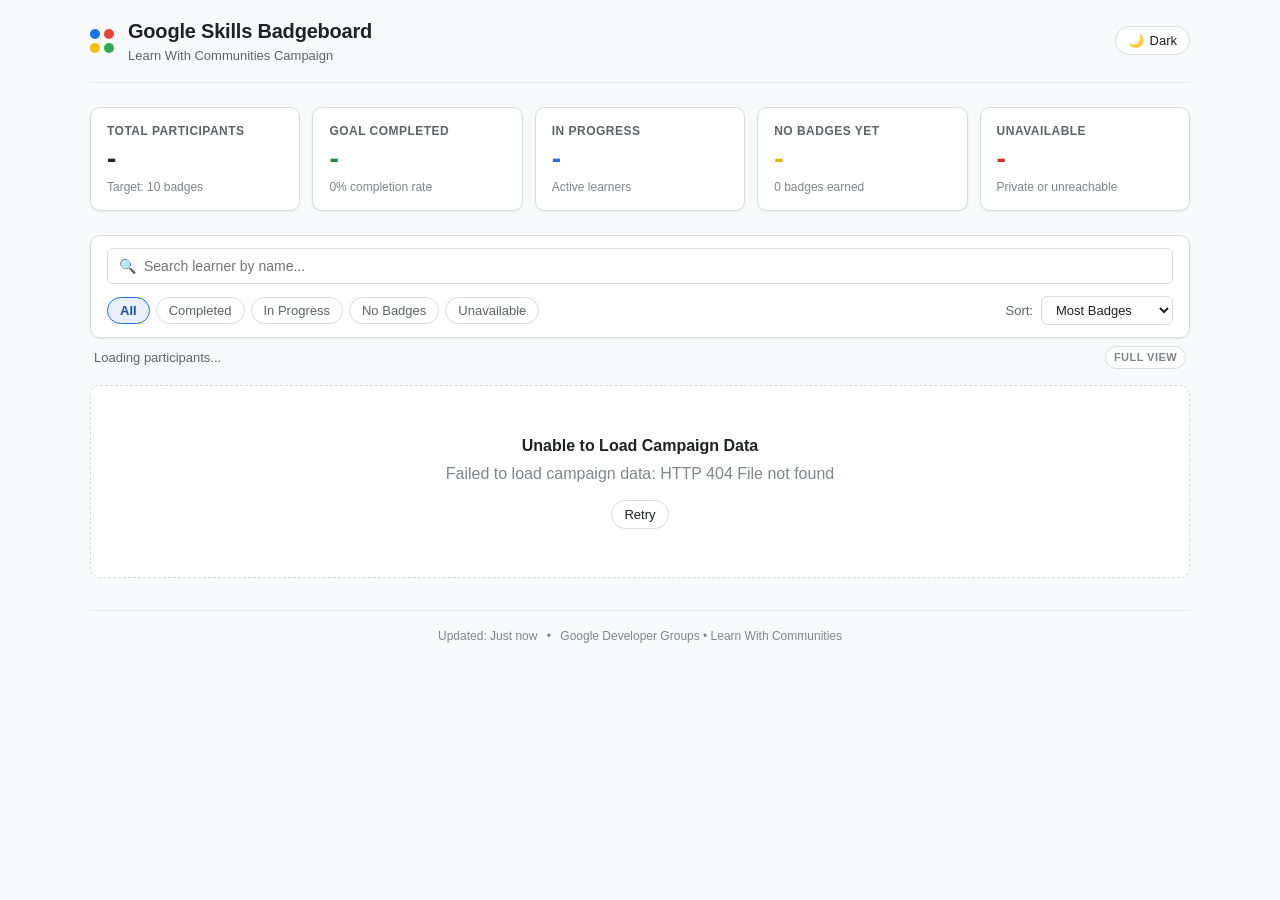
==== docs/index.html @ c4deeed0 "feat(dashboard): add responsive static web dashboard in docs/ with CSP and two-tier support" ====
<!DOCTYPE html>
<html lang="en">
<head>
  <meta charset="UTF-8">
  <meta name="viewport" content="width=device-width, initial-scale=1.0">
  <meta http-equiv="Content-Security-Policy" content="default-src 'self'; script-src 'self'; style-src 'self'; img-src 'self' data:;">
  <meta name="description" content="Google Skills Badgeboard - Real-time campaign tracking dashboard for Google Developer Groups.">
  <title>Google Skills Badgeboard | GDG Campaign Tracker</title>
  <link rel="stylesheet" href="style.css">
</head>
<body>
  <div class="app-container">
    <header class="app-header">
      <div class="header-content">
        <div class="brand">
          <div class="brand-logo" aria-hidden="true">
            <span class="logo-dot dot-blue"></span>
            <span class="logo-dot dot-red"></span>
            <span class="logo-dot dot-yellow"></span>
            <span class="logo-dot dot-green"></span>
          </div>
          <div class="brand-text">
            <h1 class="brand-title">Google Skills Badgeboard</h1>
            <p class="brand-subtitle">Learn With Communities Campaign</p>
          </div>
        </div>
        <div class="header-actions">
          <button id="themeToggle" class="btn-theme-toggle" type="button" aria-label="Toggle dark/light theme">
            <span class="theme-icon" id="themeIcon" aria-hidden="true">🌙</span>
            <span class="theme-text" id="themeLabel">Dark</span>
          </button>
        </div>
      </div>
    </header>

    <main class="main-content">
      <!-- Summary / KPI Cards -->
      <section class="kpi-section" aria-label="Campaign Overview">
        <div class="kpi-grid">
          <div class="kpi-card">
            <span class="kpi-label">Total Participants</span>
            <span class="kpi-value" id="kpiTotal">-</span>
            <span class="kpi-subtext" id="kpiGoalSubtext">Target: 10 badges</span>
          </div>
          <div class="kpi-card kpi-complete">
            <span class="kpi-label">Goal Completed</span>
            <span class="kpi-value" id="kpiComplete">-</span>
            <span class="kpi-subtext" id="kpiCompletePct">0% completion rate</span>
          </div>
          <div class="kpi-card kpi-progress">
            <span class="kpi-label">In Progress</span>
            <span class="kpi-value" id="kpiInProgress">-</span>
            <span class="kpi-subtext">Active learners</span>
          </div>
          <div class="kpi-card kpi-nobadges">
            <span class="kpi-label">No Badges Yet</span>
            <span class="kpi-value" id="kpiNoBadges">-</span>
            <span class="kpi-subtext">0 badges earned</span>
          </div>
          <div class="kpi-card kpi-unavailable">
            <span class="kpi-label">Unavailable</span>
            <span class="kpi-value" id="kpiUnavailable">-</span>
            <span class="kpi-subtext">Private or unreachable</span>
          </div>
        </div>
      </section>

      <!-- Search, Filter & Controls Toolbar -->
      <section class="toolbar-section" aria-label="Filter and Search Controls">
        <div class="toolbar-wrapper">
          <div class="search-box">
            <span class="search-icon" aria-hidden="true">🔍</span>
            <input type="text" id="searchInput" class="search-input" placeholder="Search learner by name..." aria-label="Search learner by name">
            <button type="button" id="searchClear" class="btn-clear-search hidden" aria-label="Clear search">✕</button>
          </div>

          <div class="filters-row">
            <div class="status-filters" id="statusFilterGroup" role="radiogroup" aria-label="Filter by status">
              <button type="button" class="filter-pill active" data-status="all" role="radio" aria-checked="true">All</button>
              <button type="button" class="filter-pill" data-status="complete" role="radio" aria-checked="false">Completed</button>
              <button type="button" class="filter-pill" data-status="in_progress" role="radio" aria-checked="false">In Progress</button>
              <button type="button" class="filter-pill" data-status="no_badges" role="radio" aria-checked="false">No Badges</button>
              <button type="button" class="filter-pill" data-status="unavailable" role="radio" aria-checked="false">Unavailable</button>
            </div>

            <div class="sort-control">
              <label for="sortSelect" class="sort-label">Sort:</label>
              <select id="sortSelect" class="sort-select" aria-label="Sort participants">
                <option value="badges-desc">Most Badges</option>
                <option value="badges-asc">Least Badges</option>
                <option value="name-asc">Name (A–Z)</option>
                <option value="date-desc">Recently Active</option>
              </select>
            </div>
          </div>
        </div>

        <div class="results-meta">
          <span id="resultsCount" class="results-count">Loading participants...</span>
          <span id="tierBadge" class="tier-indicator">Full View</span>
        </div>
      </section>

      <!-- Main Results Table / Card List -->
      <section class="results-section" aria-label="Participants Progress List">
        <div id="resultsContainer" class="results-container">
          <!-- Dynamically populated via textContent in app.js -->
        </div>
      </section>
    </main>

    <footer class="app-footer">
      <div class="footer-content">
        <p class="footer-text">
          <span id="lastUpdated">Updated: Just now</span>
          <span class="footer-dot">•</span>
          <span>Google Developer Groups • Learn With Communities</span>
        </p>
      </div>
    </footer>
  </div>

  <script src="app.js"></script>
</body>
</html>
---- docs/style.css ----
/* ==========================================================================
   Google Skills Badgeboard Design System
   Modern, responsive, accessible, zero-dependency CSS
   ========================================================================== */

:root {
  /* Color Palette - Light Theme Default */
  --bg-app: #f8f9fa;
  --bg-card: #ffffff;
  --bg-card-hover: #f1f3f4;
  --bg-input: #ffffff;
  --border-color: #dadce0;
  --border-subtle: #e8eaed;

  --text-primary: #202124;
  --text-secondary: #5f6368;
  --text-muted: #80868b;

  /* Google GDG Brand Accents */
  --color-blue: #1a73e8;
  --color-blue-bg: #e8f0fe;
  --color-blue-text: #174ea6;

  --color-green: #1e8e3e;
  --color-green-bg: #e6f4ea;
  --color-green-text: #137333;

  --color-yellow: #f9ab00;
  --color-yellow-bg: #fef7e0;
  --color-yellow-text: #b06000;

  --color-red: #d93025;
  --color-red-bg: #fce8e6;
  --color-red-text: #c5221f;

  --progress-bg: #e8eaed;
  --progress-fill: #1a73e8;
  --progress-complete: #1e8e3e;

  /* Elevation & Shadows */
  --shadow-sm: 0 1px 2px 0 rgba(60, 64, 67, 0.08);
  --shadow-md: 0 1px 3px 0 rgba(60, 64, 67, 0.15), 0 4px 8px 3px rgba(60, 64, 67, 0.05);

  --radius-sm: 6px;
  --radius-md: 10px;
  --radius-lg: 16px;
  --radius-pill: 9999px;

  --transition-fast: 150ms cubic-bezier(0.4, 0, 0.2, 1);
  --transition-normal: 250ms cubic-bezier(0.4, 0, 0.2, 1);
}

/* Explicit Dark Theme and System Preference */
@media (prefers-color-scheme: dark) {
  :root:not([data-theme="light"]) {
    --bg-app: #121316;
    --bg-card: #1e1f23;
    --bg-card-hover: #282a2e;
    --bg-input: #24262b;
    --border-color: #33363d;
    --border-subtle: #2a2c32;

    --text-primary: #e8eaed;
    --text-secondary: #9aa0a6;
    --text-muted: #6e737a;

    --color-blue: #8ab4f8;
    --color-blue-bg: rgba(138, 180, 248, 0.15);
    --color-blue-text: #aecbfa;

    --color-green: #81c995;
    --color-green-bg: rgba(129, 201, 149, 0.15);
    --color-green-text: #a8dab5;

    --color-yellow: #fdd663;
    --color-yellow-bg: rgba(253, 214, 99, 0.15);
    --color-yellow-text: #feefc3;

    --color-red: #f28b82;
    --color-red-bg: rgba(242, 139, 130, 0.15);
    --color-red-text: #f6aea9;

    --progress-bg: #2a2c32;
    --progress-fill: #8ab4f8;
    --progress-complete: #81c995;

    --shadow-sm: 0 1px 2px 0 rgba(0, 0, 0, 0.3);
    --shadow-md: 0 4px 12px 0 rgba(0, 0, 0, 0.4);
  }
}

html[data-theme="dark"] {
  --bg-app: #121316;
  --bg-card: #1e1f23;
  --bg-card-hover: #282a2e;
  --bg-input: #24262b;
  --border-color: #33363d;
  --border-subtle: #2a2c32;

  --text-primary: #e8eaed;
  --text-secondary: #9aa0a6;
  --text-muted: #6e737a;

  --color-blue: #8ab4f8;
  --color-blue-bg: rgba(138, 180, 248, 0.15);
  --color-blue-text: #aecbfa;

  --color-green: #81c995;
  --color-green-bg: rgba(129, 201, 149, 0.15);
  --color-green-text: #a8dab5;

  --color-yellow: #fdd663;
  --color-yellow-bg: rgba(253, 214, 99, 0.15);
  --color-yellow-text: #feefc3;

  --color-red: #f28b82;
  --color-red-bg: rgba(242, 139, 130, 0.15);
  --color-red-text: #f6aea9;

  --progress-bg: #2a2c32;
  --progress-fill: #8ab4f8;
  --progress-complete: #81c995;

  --shadow-sm: 0 1px 2px 0 rgba(0, 0, 0, 0.3);
  --shadow-md: 0 4px 12px 0 rgba(0, 0, 0, 0.4);
}

/* ==========================================================================
   Base & Reset
   ========================================================================== */

*, *::before, *::after {
  box-sizing: border-box;
  margin: 0;
  padding: 0;
}

body {
  font-family: -apple-system, BlinkMacSystemFont, "Segoe UI", Roboto, Helvetica, Arial, sans-serif;
  background-color: var(--bg-app);
  color: var(--text-primary);
  line-height: 1.5;
  -webkit-font-smoothing: antialiased;
  -moz-osx-font-smoothing: grayscale;
  min-height: 100vh;
  display: flex;
  flex-direction: column;
}

.app-container {
  width: 100%;
  max-width: 1140px;
  margin: 0 auto;
  padding: 16px 20px 40px;
  display: flex;
  flex-direction: column;
  flex: 1;
}

/* ==========================================================================
   Header & Brand
   ========================================================================== */

.app-header {
  margin-bottom: 24px;
  padding-bottom: 16px;
  border-bottom: 1px solid var(--border-subtle);
}

.header-content {
  display: flex;
  justify-content: space-between;
  align-items: center;
  gap: 16px;
}

.brand {
  display: flex;
  align-items: center;
  gap: 14px;
}

.brand-logo {
  display: grid;
  grid-template-columns: repeat(2, 10px);
  gap: 4px;
}

.logo-dot {
  width: 10px;
  height: 10px;
  border-radius: 50%;
}

.dot-blue { background-color: #1a73e8; }
.dot-red { background-color: #ea4335; }
.dot-yellow { background-color: #fbbc04; }
.dot-green { background-color: #34a853; }

.brand-title {
  font-size: 1.25rem;
  font-weight: 700;
  color: var(--text-primary);
  letter-spacing: -0.01em;
}

.brand-subtitle {
  font-size: 0.8125rem;
  color: var(--text-secondary);
}

.btn-theme-toggle {
  display: inline-flex;
  align-items: center;
  gap: 6px;
  background-color: var(--bg-card);
  border: 1px solid var(--border-color);
  color: var(--text-primary);
  padding: 6px 12px;
  border-radius: var(--radius-pill);
  font-size: 0.8125rem;
  font-weight: 500;
  cursor: pointer;
  transition: background-color var(--transition-fast), border-color var(--transition-fast);
}

.btn-theme-toggle:hover {
  background-color: var(--bg-card-hover);
}

/* ==========================================================================
   KPI Cards Section
   ========================================================================== */

.kpi-section {
  margin-bottom: 24px;
}

.kpi-grid {
  display: grid;
  grid-template-columns: repeat(auto-fit, minmax(170px, 1fr));
  gap: 12px;
}

.kpi-card {
  background-color: var(--bg-card);
  border: 1px solid var(--border-color);
  border-radius: var(--radius-md);
  padding: 14px 16px;
  display: flex;
  flex-direction: column;
  box-shadow: var(--shadow-sm);
  transition: transform var(--transition-fast), box-shadow var(--transition-fast);
}

.kpi-card:hover {
  transform: translateY(-2px);
  box-shadow: var(--shadow-md);
}

.kpi-label {
  font-size: 0.75rem;
  font-weight: 600;
  text-transform: uppercase;
  letter-spacing: 0.04em;
  color: var(--text-secondary);
  margin-bottom: 4px;
}

.kpi-value {
  font-size: 1.75rem;
  font-weight: 700;
  color: var(--text-primary);
  line-height: 1.1;
  margin-bottom: 4px;
}

.kpi-subtext {
  font-size: 0.75rem;
  color: var(--text-muted);
}

.kpi-complete .kpi-value { color: var(--color-green); }
.kpi-progress .kpi-value { color: var(--color-blue); }
.kpi-nobadges .kpi-value { color: var(--color-yellow); }
.kpi-unavailable .kpi-value { color: var(--color-red); }

/* ==========================================================================
   Toolbar: Search, Filters & Controls
   ========================================================================== */

.toolbar-section {
  margin-bottom: 16px;
}

.toolbar-wrapper {
  background-color: var(--bg-card);
  border: 1px solid var(--border-color);
  border-radius: var(--radius-md);
  padding: 12px 16px;
  display: flex;
  flex-direction: column;
  gap: 12px;
  box-shadow: var(--shadow-sm);
}

.search-box {
  position: relative;
  display: flex;
  align-items: center;
  width: 100%;
}

.search-icon {
  position: absolute;
  left: 12px;
  font-size: 0.875rem;
  color: var(--text-muted);
  pointer-events: none;
}

.search-input {
  width: 100%;
  padding: 9px 36px 9px 36px;
  background-color: var(--bg-input);
  border: 1px solid var(--border-color);
  border-radius: var(--radius-sm);
  font-size: 0.875rem;
  color: var(--text-primary);
  outline: none;
  transition: border-color var(--transition-fast), box-shadow var(--transition-fast);
}

.search-input:focus {
  border-color: var(--color-blue);
  box-shadow: 0 0 0 3px rgba(26, 115, 232, 0.15);
}

.btn-clear-search {
  position: absolute;
  right: 10px;
  background: none;
  border: none;
  color: var(--text-muted);
  cursor: pointer;
  padding: 4px;
  font-size: 0.875rem;
  line-height: 1;
}

.btn-clear-search:hover {
  color: var(--text-primary);
}

.filters-row {
  display: flex;
  justify-content: space-between;
  align-items: center;
  flex-wrap: wrap;
  gap: 12px;
}

.status-filters {
  display: flex;
  align-items: center;
  flex-wrap: wrap;
  gap: 6px;
}

.filter-pill {
  background-color: transparent;
  border: 1px solid var(--border-color);
  color: var(--text-secondary);
  padding: 5px 12px;
  border-radius: var(--radius-pill);
  font-size: 0.8125rem;
  font-weight: 500;
  cursor: pointer;
  transition: all var(--transition-fast);
}

.filter-pill:hover {
  background-color: var(--bg-card-hover);
  color: var(--text-primary);
}

.filter-pill.active {
  background-color: var(--color-blue-bg);
  border-color: var(--color-blue);
  color: var(--color-blue-text);
  font-weight: 600;
}

.sort-control {
  display: flex;
  align-items: center;
  gap: 8px;
}

.sort-label {
  font-size: 0.8125rem;
  font-weight: 500;
  color: var(--text-secondary);
}

.sort-select {
  padding: 5px 10px;
  background-color: var(--bg-input);
  border: 1px solid var(--border-color);
  border-radius: var(--radius-sm);
  color: var(--text-primary);
  font-size: 0.8125rem;
  font-weight: 500;
  outline: none;
  cursor: pointer;
}

.sort-select:focus {
  border-color: var(--color-blue);
}

.results-meta {
  display: flex;
  justify-content: space-between;
  align-items: center;
  padding: 8px 4px 0;
  font-size: 0.8125rem;
  color: var(--text-secondary);
}

.results-count {
  font-weight: 500;
}

.tier-indicator {
  display: inline-flex;
  align-items: center;
  padding: 2px 8px;
  border-radius: var(--radius-pill);
  font-size: 0.6875rem;
  font-weight: 600;
  text-transform: uppercase;
  letter-spacing: 0.04em;
  background-color: var(--bg-card);
  border: 1px solid var(--border-color);
  color: var(--text-muted);
}

/* ==========================================================================
   Main Results List / Cards
   ========================================================================== */

.results-section {
  flex: 1;
}

.results-container {
  display: flex;
  flex-direction: column;
  gap: 8px;
}

/* Individual Student Row Card */
.student-card {
  background-color: var(--bg-card);
  border: 1px solid var(--border-color);
  border-radius: var(--radius-md);
  box-shadow: var(--shadow-sm);
  transition: border-color var(--transition-fast), box-shadow var(--transition-fast);
  overflow: hidden;
}

.student-card:hover {
  border-color: var(--text-muted);
}

.card-main-row {
  display: grid;
  grid-template-columns: minmax(180px, 2fr) minmax(160px, 2.5fr) 110px 110px 40px;
  align-items: center;
  padding: 12px 16px;
  gap: 16px;
  cursor: pointer;
  user-select: none;
}

.card-main-row.non-expandable {
  cursor: default;
}

.student-info {
  display: flex;
  flex-direction: column;
  gap: 2px;
  min-width: 0;
}

.student-name {
  font-size: 0.9375rem;
  font-weight: 600;
  color: var(--text-primary);
  white-space: nowrap;
  overflow: hidden;
  text-overflow: ellipsis;
}

.student-subinfo {
  font-size: 0.75rem;
  color: var(--text-muted);
  white-space: nowrap;
  overflow: hidden;
  text-overflow: ellipsis;
}

/* Progress bar inside row */
.progress-container {
  display: flex;
  flex-direction: column;
  gap: 4px;
}

.progress-track {
  height: 8px;
  width: 100%;
  background-color: var(--progress-bg);
  border-radius: var(--radius-pill);
  overflow: hidden;
}

.progress-bar-fill {
  height: 100%;
  background-color: var(--progress-fill);
  border-radius: var(--radius-pill);
  transition: width var(--transition-normal);
}

.progress-bar-fill.fill-complete {
  background-color: var(--progress-complete);
}

.progress-text-row {
  display: flex;
  justify-content: space-between;
  font-size: 0.75rem;
  color: var(--text-secondary);
  font-weight: 500;
}

/* Status Pill */
.status-badge {
  display: inline-flex;
  align-items: center;
  justify-content: center;
  gap: 4px;
  padding: 4px 10px;
  border-radius: var(--radius-pill);
  font-size: 0.75rem;
  font-weight: 600;
  white-space: nowrap;
}

.badge-complete {
  background-color: var(--color-green-bg);
  color: var(--color-green-text);
  border: 1px solid rgba(30, 142, 62, 0.2);
}

.badge-in_progress {
  background-color: var(--color-blue-bg);
  color: var(--color-blue-text);
  border: 1px solid rgba(26, 115, 232, 0.2);
}

.badge-no_badges {
  background-color: var(--color-yellow-bg);
  color: var(--color-yellow-text);
  border: 1px solid rgba(249, 171, 0, 0.2);
}

.badge-unavailable {
  background-color: var(--color-red-bg);
  color: var(--color-red-text);
  border: 1px solid rgba(217, 48, 37, 0.2);
}

/* Date Cell */
.date-cell {
  font-size: 0.8125rem;
  color: var(--text-secondary);
  text-align: right;
  white-space: nowrap;
}

/* Accordion Expand Button */
.btn-expand {
  background: none;
  border: none;
  color: var(--text-muted);
  cursor: pointer;
  display: flex;
  align-items: center;
  justify-content: center;
  width: 32px;
  height: 32px;
  border-radius: var(--radius-sm);
  transition: all var(--transition-fast);
}

.btn-expand:hover {
  background-color: var(--bg-card-hover);
  color: var(--text-primary);
}

.chevron-icon {
  display: inline-block;
  transition: transform var(--transition-fast);
  font-size: 0.75rem;
}

.student-card.is-expanded .chevron-icon {
  transform: rotate(180deg);
}

.expand-placeholder {
  width: 32px;
  height: 32px;
  display: flex;
  align-items: center;
  justify-content: center;
  color: var(--text-muted);
  font-size: 0.75rem;
}

/* Accordion Drawer / Badge List */
.badge-drawer {
  display: none;
  padding: 0 16px 16px;
  border-top: 1px solid var(--border-subtle);
  background-color: var(--bg-card);
}

.student-card.is-expanded .badge-drawer {
  display: block;
}

.drawer-header {
  padding: 12px 0 8px;
  display: flex;
  justify-content: space-between;
  align-items: center;
  font-size: 0.75rem;
  font-weight: 600;
  text-transform: uppercase;
  letter-spacing: 0.04em;
  color: var(--text-muted);
}

.badge-list {
  display: grid;
  grid-template-columns: repeat(auto-fill, minmax(280px, 1fr));
  gap: 8px;
}

.badge-item {
  display: flex;
  justify-content: space-between;
  align-items: center;
  gap: 12px;
  padding: 8px 12px;
  background-color: var(--bg-app);
  border: 1px solid var(--border-subtle);
  border-radius: var(--radius-sm);
  font-size: 0.8125rem;
}

.badge-item-title {
  font-weight: 500;
  color: var(--text-primary);
  overflow: hidden;
  text-overflow: ellipsis;
  white-space: nowrap;
}

.badge-item-date {
  font-size: 0.75rem;
  color: var(--text-muted);
  white-space: nowrap;
}

/* Public Tier Notice */
.public-tier-notice {
  padding: 12px;
  background-color: var(--bg-app);
  border-radius: var(--radius-sm);
  border: 1px dashed var(--border-color);
  font-size: 0.8125rem;
  color: var(--text-muted);
  text-align: center;
}

/* Empty / Error States */
.empty-state {
  background-color: var(--bg-card);
  border: 1px dashed var(--border-color);
  border-radius: var(--radius-md);
  padding: 48px 20px;
  text-align: center;
  color: var(--text-muted);
}

.empty-state-title {
  font-size: 1rem;
  font-weight: 600;
  color: var(--text-primary);
  margin-bottom: 4px;
}

.hidden {
  display: none !important;
}

/* ==========================================================================
   Footer
   ========================================================================== */

.app-footer {
  margin-top: 32px;
  padding-top: 16px;
  border-top: 1px solid var(--border-subtle);
  text-align: center;
}

.footer-text {
  font-size: 0.75rem;
  color: var(--text-muted);
}

.footer-dot {
  margin: 0 6px;
}

/* ==========================================================================
   Mobile & Responsive Layout (Down to 360px)
   ========================================================================== */

@media (max-width: 768px) {
  .app-container {
    padding: 12px 14px 28px;
  }

  .kpi-grid {
    grid-template-columns: repeat(2, 1fr);
  }

  .card-main-row {
    grid-template-columns: 1fr;
    gap: 10px;
    padding: 12px 14px;
  }

  .date-cell {
    text-align: left;
    font-size: 0.75rem;
  }

  .btn-expand {
    align-self: flex-end;
  }
}

@media (max-width: 480px) {
  .header-content {
    flex-direction: column;
    align-items: flex-start;
    gap: 12px;
  }

  .header-actions {
    align-self: flex-end;
  }

  .brand-title {
    font-size: 1.125rem;
  }

  .kpi-grid {
    grid-template-columns: 1fr;
  }

  .filters-row {
    flex-direction: column;
    align-items: stretch;
  }

  .status-filters {
    overflow-x: auto;
    padding-bottom: 4px;
    flex-wrap: nowrap;
    -webkit-overflow-scrolling: touch;
  }

  .sort-control {
    justify-content: space-between;
  }

  .badge-list {
    grid-template-columns: 1fr;
  }
}
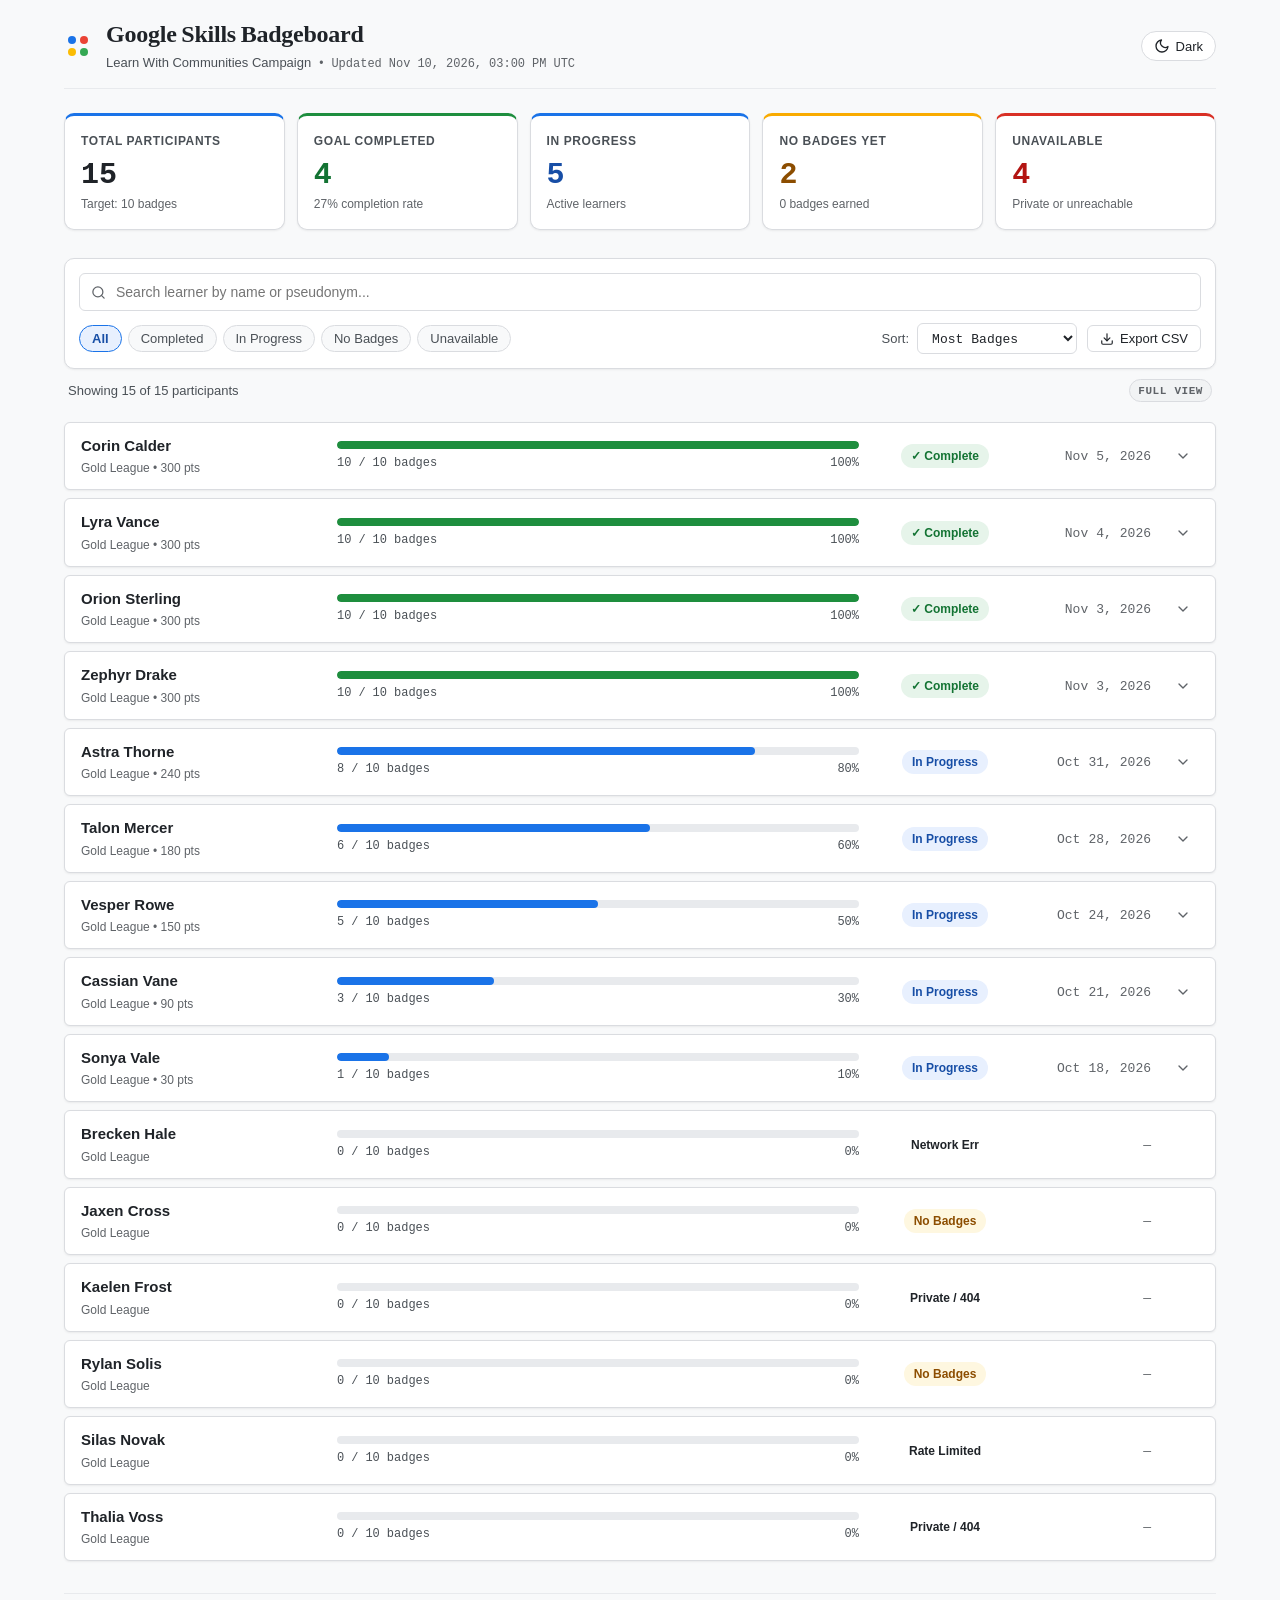
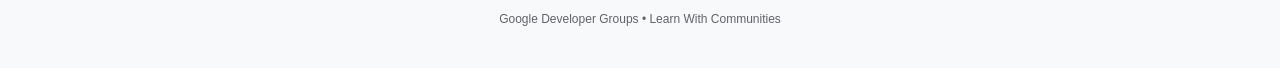
==== commit dfa7bf96: "feat(dashboard): polish Phase 5 dashboard, self-host fonts, HMAC salt pseudonyms, and audit accessib" ====
--- a/docs/index.html
+++ b/docs/index.html
@@ -3,7 +3,7 @@
 <head>
   <meta charset="UTF-8">
   <meta name="viewport" content="width=device-width, initial-scale=1.0">
-  <meta http-equiv="Content-Security-Policy" content="default-src 'self'; script-src 'self'; style-src 'self'; img-src 'self' data:;">
+  <meta http-equiv="Content-Security-Policy" content="default-src 'self'; script-src 'self'; style-src 'self'; img-src 'self' data:; connect-src 'self'; font-src 'self'; object-src 'none'; base-uri 'self';">
   <meta name="description" content="Google Skills Badgeboard - Real-time campaign tracking dashboard for Google Developer Groups.">
   <title>Google Skills Badgeboard | GDG Campaign Tracker</title>
   <link rel="stylesheet" href="style.css">
@@ -21,12 +21,20 @@
           </div>
           <div class="brand-text">
             <h1 class="brand-title">Google Skills Badgeboard</h1>
-            <p class="brand-subtitle">Learn With Communities Campaign</p>
+            <div class="brand-meta">
+              <span class="brand-subtitle">Learn With Communities Campaign</span>
+              <span class="meta-separator" aria-hidden="true">•</span>
+              <span id="lastUpdated" class="last-updated">Loading timestamp...</span>
+            </div>
           </div>
         </div>
         <div class="header-actions">
-          <button id="themeToggle" class="btn-theme-toggle" type="button" aria-label="Toggle dark/light theme">
-            <span class="theme-icon" id="themeIcon" aria-hidden="true">🌙</span>
+          <button id="themeToggle" class="btn-theme-toggle" type="button" aria-label="Toggle dark and light theme">
+            <span class="theme-icon" id="themeIcon" aria-hidden="true">
+              <svg width="16" height="16" viewBox="0 0 24 24" fill="none" stroke="currentColor" stroke-width="2" stroke-linecap="round" stroke-linejoin="round">
+                <path d="M21 12.79A9 9 0 1 1 11.21 3 7 7 0 0 0 21 12.79z"></path>
+              </svg>
+            </span>
             <span class="theme-text" id="themeLabel">Dark</span>
           </button>
         </div>
@@ -37,7 +45,7 @@
       <!-- Summary / KPI Cards -->
       <section class="kpi-section" aria-label="Campaign Overview">
         <div class="kpi-grid">
-          <div class="kpi-card">
+          <div class="kpi-card kpi-total">
             <span class="kpi-label">Total Participants</span>
             <span class="kpi-value" id="kpiTotal">-</span>
             <span class="kpi-subtext" id="kpiGoalSubtext">Target: 10 badges</span>
@@ -69,34 +77,49 @@
       <section class="toolbar-section" aria-label="Filter and Search Controls">
         <div class="toolbar-wrapper">
           <div class="search-box">
-            <span class="search-icon" aria-hidden="true">🔍</span>
-            <input type="text" id="searchInput" class="search-input" placeholder="Search learner by name..." aria-label="Search learner by name">
+            <span class="search-icon" aria-hidden="true">
+              <svg width="15" height="15" viewBox="0 0 24 24" fill="none" stroke="currentColor" stroke-width="2" stroke-linecap="round" stroke-linejoin="round">
+                <circle cx="11" cy="11" r="8"></circle>
+                <line x1="21" y1="21" x2="16.65" y2="16.65"></line>
+              </svg>
+            </span>
+            <input type="text" id="searchInput" class="search-input" placeholder="Search learner by name or pseudonym..." aria-label="Search learner by name or pseudonym">
             <button type="button" id="searchClear" class="btn-clear-search hidden" aria-label="Clear search">✕</button>
           </div>
 
           <div class="filters-row">
             <div class="status-filters" id="statusFilterGroup" role="radiogroup" aria-label="Filter by status">
-              <button type="button" class="filter-pill active" data-status="all" role="radio" aria-checked="true">All</button>
-              <button type="button" class="filter-pill" data-status="complete" role="radio" aria-checked="false">Completed</button>
-              <button type="button" class="filter-pill" data-status="in_progress" role="radio" aria-checked="false">In Progress</button>
-              <button type="button" class="filter-pill" data-status="no_badges" role="radio" aria-checked="false">No Badges</button>
-              <button type="button" class="filter-pill" data-status="unavailable" role="radio" aria-checked="false">Unavailable</button>
+              <button type="button" class="filter-pill active" data-status="all" role="radio" aria-checked="true" tabindex="0">All</button>
+              <button type="button" class="filter-pill" data-status="complete" role="radio" aria-checked="false" tabindex="0">Completed</button>
+              <button type="button" class="filter-pill" data-status="in_progress" role="radio" aria-checked="false" tabindex="0">In Progress</button>
+              <button type="button" class="filter-pill" data-status="no_badges" role="radio" aria-checked="false" tabindex="0">No Badges</button>
+              <button type="button" class="filter-pill" data-status="unavailable" role="radio" aria-checked="false" tabindex="0">Unavailable</button>
             </div>
 
-            <div class="sort-control">
-              <label for="sortSelect" class="sort-label">Sort:</label>
-              <select id="sortSelect" class="sort-select" aria-label="Sort participants">
-                <option value="badges-desc">Most Badges</option>
-                <option value="badges-asc">Least Badges</option>
-                <option value="name-asc">Name (A–Z)</option>
-                <option value="date-desc">Recently Active</option>
-              </select>
+            <div class="toolbar-actions">
+              <div class="sort-control">
+                <label for="sortSelect" class="sort-label">Sort:</label>
+                <select id="sortSelect" class="sort-select" aria-label="Sort participants">
+                  <option value="badges-desc">Most Badges</option>
+                  <option value="badges-asc">Least Badges</option>
+                  <option value="name-asc">Name (A–Z)</option>
+                  <option value="date-desc">Recently Active</option>
+                </select>
+              </div>
+              <button type="button" id="btnExportCSV" class="btn-export">
+                <svg width="14" height="14" viewBox="0 0 24 24" fill="none" stroke="currentColor" stroke-width="2" stroke-linecap="round" stroke-linejoin="round" aria-hidden="true">
+                  <path d="M21 15v4a2 2 0 0 1-2 2H5a2 2 0 0 1-2-2v-4"></path>
+                  <polyline points="7 10 12 15 17 10"></polyline>
+                  <line x1="12" y1="15" x2="12" y2="3"></line>
+                </svg>
+                <span>Export CSV</span>
+              </button>
             </div>
           </div>
         </div>
 
         <div class="results-meta">
-          <span id="resultsCount" class="results-count">Loading participants...</span>
+          <span id="resultsCount" class="results-count" aria-live="polite">Loading participants...</span>
           <span id="tierBadge" class="tier-indicator">Full View</span>
         </div>
       </section>
@@ -112,8 +135,6 @@
     <footer class="app-footer">
       <div class="footer-content">
         <p class="footer-text">
-          <span id="lastUpdated">Updated: Just now</span>
-          <span class="footer-dot">•</span>
           <span>Google Developer Groups • Learn With Communities</span>
         </p>
       </div>
--- a/docs/style.css
+++ b/docs/style.css
@@ -3,7 +3,33 @@
    Modern, responsive, accessible, zero-dependency CSS
    ========================================================================== */
 
+/* --------------------------------------------------------------------------
+   Self-Hosted Fonts (@font-face)
+   -------------------------------------------------------------------------- */
+@font-face {
+  font-family: 'Fraunces';
+  font-style: normal;
+  font-weight: 600 700;
+  font-display: swap;
+  src: url('fonts/fraunces-latin.woff2') format('woff2');
+  unicode-range: U+0000-00FF, U+0131, U+0152-0153, U+02BB-02BC, U+02C6, U+02DA, U+02DC, U+0304, U+0308, U+0329, U+2000-206F, U+2074, U+20AC, U+2122, U+2191, U+2193, U+2212, U+2215, U+FEFF, U+FFFD;
+}
+
+@font-face {
+  font-family: 'JetBrains Mono';
+  font-style: normal;
+  font-weight: 400 600;
+  font-display: swap;
+  src: url('fonts/jetbrains-mono-400.woff2') format('woff2');
+  unicode-range: U+0000-00FF, U+0131, U+0152-0153, U+02BB-02BC, U+02C6, U+02DA, U+02DC, U+0304, U+0308, U+0329, U+2000-206F, U+2074, U+20AC, U+2122, U+2191, U+2193, U+2212, U+2215, U+FEFF, U+FFFD;
+}
+
 :root {
+  /* Typography */
+  --font-serif: 'Fraunces', Georgia, 'Times New Roman', serif;
+  --font-mono: 'JetBrains Mono', 'SF Mono', Consolas, Menlo, monospace;
+  --font-sans: -apple-system, BlinkMacSystemFont, "Segoe UI", Roboto, Helvetica, Arial, sans-serif;
+
   /* Color Palette - Light Theme Default */
   --bg-app: #f8f9fa;
   --bg-card: #ffffff;
@@ -12,9 +38,9 @@
   --border-color: #dadce0;
   --border-subtle: #e8eaed;
 
-  --text-primary: #202124;
-  --text-secondary: #5f6368;
-  --text-muted: #80868b;
+  --text-primary: #1f2328;
+  --text-secondary: #4a5056;
+  --text-muted: #5f6368;
 
   /* Google GDG Brand Accents */
   --color-blue: #1a73e8;
@@ -25,13 +51,13 @@
   --color-green-bg: #e6f4ea;
   --color-green-text: #137333;
 
-  --color-yellow: #f9ab00;
+  --color-yellow: #b06000;
   --color-yellow-bg: #fef7e0;
-  --color-yellow-text: #b06000;
+  --color-yellow-text: #8c4d00;
 
   --color-red: #d93025;
   --color-red-bg: #fce8e6;
-  --color-red-text: #c5221f;
+  --color-red-text: #b31412;
 
   --progress-bg: #e8eaed;
   --progress-fill: #1a73e8;
@@ -57,12 +83,12 @@
     --bg-card: #1e1f23;
     --bg-card-hover: #282a2e;
     --bg-input: #24262b;
-    --border-color: #33363d;
-    --border-subtle: #2a2c32;
-
-    --text-primary: #e8eaed;
-    --text-secondary: #9aa0a6;
-    --text-muted: #6e737a;
+    --border-color: #383b42;
+    --border-subtle: #2d3036;
+
+    --text-primary: #f0f3f6;
+    --text-secondary: #c0c6cc;
+    --text-muted: #9aa0a6;
 
     --color-blue: #8ab4f8;
     --color-blue-bg: rgba(138, 180, 248, 0.15);
@@ -80,13 +106,49 @@
     --color-red-bg: rgba(242, 139, 130, 0.15);
     --color-red-text: #f6aea9;
 
-    --progress-bg: #2a2c32;
+    --progress-bg: #2d3036;
     --progress-fill: #8ab4f8;
     --progress-complete: #81c995;
 
-    --shadow-sm: 0 1px 2px 0 rgba(0, 0, 0, 0.3);
-    --shadow-md: 0 4px 12px 0 rgba(0, 0, 0, 0.4);
-  }
+    --shadow-sm: 0 1px 2px 0 rgba(0, 0, 0, 0.4);
+    --shadow-md: 0 4px 12px 0 rgba(0, 0, 0, 0.5);
+  }
+}
+
+html[data-theme="light"] {
+  --bg-app: #f8f9fa;
+  --bg-card: #ffffff;
+  --bg-card-hover: #f1f3f4;
+  --bg-input: #ffffff;
+  --border-color: #dadce0;
+  --border-subtle: #e8eaed;
+
+  --text-primary: #1f2328;
+  --text-secondary: #4a5056;
+  --text-muted: #5f6368;
+
+  --color-blue: #1a73e8;
+  --color-blue-bg: #e8f0fe;
+  --color-blue-text: #174ea6;
+
+  --color-green: #1e8e3e;
+  --color-green-bg: #e6f4ea;
+  --color-green-text: #137333;
+
+  --color-yellow: #b06000;
+  --color-yellow-bg: #fef7e0;
+  --color-yellow-text: #8c4d00;
+
+  --color-red: #d93025;
+  --color-red-bg: #fce8e6;
+  --color-red-text: #b31412;
+
+  --progress-bg: #e8eaed;
+  --progress-fill: #1a73e8;
+  --progress-complete: #1e8e3e;
+
+  --shadow-sm: 0 1px 2px 0 rgba(60, 64, 67, 0.08);
+  --shadow-md: 0 1px 3px 0 rgba(60, 64, 67, 0.15), 0 4px 8px 3px rgba(60, 64, 67, 0.05);
 }
 
 html[data-theme="dark"] {
@@ -94,12 +156,12 @@
   --bg-card: #1e1f23;
   --bg-card-hover: #282a2e;
   --bg-input: #24262b;
-  --border-color: #33363d;
-  --border-subtle: #2a2c32;
-
-  --text-primary: #e8eaed;
-  --text-secondary: #9aa0a6;
-  --text-muted: #6e737a;
+  --border-color: #383b42;
+  --border-subtle: #2d3036;
+
+  --text-primary: #f0f3f6;
+  --text-secondary: #c0c6cc;
+  --text-muted: #9aa0a6;
 
   --color-blue: #8ab4f8;
   --color-blue-bg: rgba(138, 180, 248, 0.15);
@@ -117,12 +179,12 @@
   --color-red-bg: rgba(242, 139, 130, 0.15);
   --color-red-text: #f6aea9;
 
-  --progress-bg: #2a2c32;
+  --progress-bg: #2d3036;
   --progress-fill: #8ab4f8;
   --progress-complete: #81c995;
 
-  --shadow-sm: 0 1px 2px 0 rgba(0, 0, 0, 0.3);
-  --shadow-md: 0 4px 12px 0 rgba(0, 0, 0, 0.4);
+  --shadow-sm: 0 1px 2px 0 rgba(0, 0, 0, 0.4);
+  --shadow-md: 0 4px 12px 0 rgba(0, 0, 0, 0.5);
 }
 
 /* ==========================================================================
@@ -135,8 +197,13 @@
   padding: 0;
 }
 
+html, body {
+  overflow-x: hidden;
+  max-width: 100vw;
+}
+
 body {
-  font-family: -apple-system, BlinkMacSystemFont, "Segoe UI", Roboto, Helvetica, Arial, sans-serif;
+  font-family: var(--font-sans);
   background-color: var(--bg-app);
   color: var(--text-primary);
   line-height: 1.5;
@@ -147,11 +214,27 @@
   flex-direction: column;
 }
 
+/* Accessible focus outline */
+*:focus-visible {
+  outline: 2px solid var(--color-blue);
+  outline-offset: 2px;
+}
+
+/* Reduced motion preference */
+@media (prefers-reduced-motion: reduce) {
+  *, *::before, *::after {
+    animation-duration: 0.01ms !important;
+    animation-iteration-count: 1 !important;
+    transition-duration: 0.01ms !important;
+    scroll-behavior: auto !important;
+  }
+}
+
 .app-container {
+  max-width: 1200px;
   width: 100%;
-  max-width: 1140px;
   margin: 0 auto;
-  padding: 16px 20px 40px;
+  padding: 20px 24px 40px;
   display: flex;
   flex-direction: column;
   flex: 1;
@@ -163,17 +246,17 @@
 
 .app-header {
   margin-bottom: 24px;
+}
+
+.header-content {
+  display: flex;
+  align-items: center;
+  justify-content: space-between;
+  gap: 16px;
   padding-bottom: 16px;
   border-bottom: 1px solid var(--border-subtle);
 }
 
-.header-content {
-  display: flex;
-  justify-content: space-between;
-  align-items: center;
-  gap: 16px;
-}
-
 .brand {
   display: flex;
   align-items: center;
@@ -182,13 +265,14 @@
 
 .brand-logo {
   display: grid;
-  grid-template-columns: repeat(2, 10px);
+  grid-template-columns: repeat(2, 8px);
   gap: 4px;
+  padding: 4px;
 }
 
 .logo-dot {
-  width: 10px;
-  height: 10px;
+  width: 8px;
+  height: 8px;
   border-radius: 50%;
 }
 
@@ -198,26 +282,54 @@
 .dot-green { background-color: #34a853; }
 
 .brand-title {
-  font-size: 1.25rem;
+  font-family: var(--font-serif);
+  font-size: 1.5rem;
   font-weight: 700;
-  color: var(--text-primary);
   letter-spacing: -0.01em;
+  color: var(--text-primary);
+  line-height: 1.2;
+}
+
+.brand-meta {
+  display: flex;
+  align-items: center;
+  gap: 8px;
+  margin-top: 4px;
+  flex-wrap: wrap;
 }
 
 .brand-subtitle {
   font-size: 0.8125rem;
+  font-weight: 500;
   color: var(--text-secondary);
+}
+
+.meta-separator {
+  color: var(--text-muted);
+  font-size: 0.75rem;
+}
+
+.last-updated {
+  font-family: var(--font-mono);
+  font-size: 0.75rem;
+  color: var(--text-muted);
+}
+
+.header-actions {
+  display: flex;
+  align-items: center;
+  gap: 12px;
 }
 
 .btn-theme-toggle {
   display: inline-flex;
   align-items: center;
   gap: 6px;
+  padding: 6px 12px;
   background-color: var(--bg-card);
   border: 1px solid var(--border-color);
-  color: var(--text-primary);
-  padding: 6px 12px;
   border-radius: var(--radius-pill);
+  color: var(--text-primary);
   font-size: 0.8125rem;
   font-weight: 500;
   cursor: pointer;
@@ -228,17 +340,25 @@
   background-color: var(--bg-card-hover);
 }
 
+.theme-icon {
+  display: inline-flex;
+  align-items: center;
+  justify-content: center;
+  line-height: 1;
+}
+
 /* ==========================================================================
-   KPI Cards Section
+   KPI Summary Section
+   Distinctive, non-identical cards with editorial hierarchy
    ========================================================================== */
 
 .kpi-section {
-  margin-bottom: 24px;
+  margin-bottom: 28px;
 }
 
 .kpi-grid {
   display: grid;
-  grid-template-columns: repeat(auto-fit, minmax(170px, 1fr));
+  grid-template-columns: repeat(5, 1fr);
   gap: 12px;
 }
 
@@ -246,33 +366,67 @@
   background-color: var(--bg-card);
   border: 1px solid var(--border-color);
   border-radius: var(--radius-md);
-  padding: 14px 16px;
+  padding: 16px;
   display: flex;
   flex-direction: column;
   box-shadow: var(--shadow-sm);
-  transition: transform var(--transition-fast), box-shadow var(--transition-fast);
-}
-
-.kpi-card:hover {
-  transform: translateY(-2px);
-  box-shadow: var(--shadow-md);
+  position: relative;
+  overflow: hidden;
+}
+
+/* Distinct top accent rules - prevents generic identical cards */
+.kpi-total {
+  border-top: 3px solid var(--color-blue);
+}
+
+.kpi-complete {
+  border-top: 3px solid var(--color-green);
+}
+
+.kpi-progress {
+  border-top: 3px solid #1a73e8;
+}
+
+.kpi-nobadges {
+  border-top: 3px solid #f9ab00;
+}
+
+.kpi-unavailable {
+  border-top: 3px solid var(--color-red);
 }
 
 .kpi-label {
   font-size: 0.75rem;
   font-weight: 600;
   text-transform: uppercase;
-  letter-spacing: 0.04em;
+  letter-spacing: 0.05em;
   color: var(--text-secondary);
-  margin-bottom: 4px;
+  margin-bottom: 6px;
 }
 
 .kpi-value {
-  font-size: 1.75rem;
+  font-family: var(--font-mono);
+  font-size: 1.875rem;
   font-weight: 700;
   color: var(--text-primary);
   line-height: 1.1;
-  margin-bottom: 4px;
+  margin-bottom: 6px;
+}
+
+.kpi-complete .kpi-value {
+  color: var(--color-green-text);
+}
+
+.kpi-progress .kpi-value {
+  color: var(--color-blue-text);
+}
+
+.kpi-nobadges .kpi-value {
+  color: var(--color-yellow-text);
+}
+
+.kpi-unavailable .kpi-value {
+  color: var(--color-red-text);
 }
 
 .kpi-subtext {
@@ -280,27 +434,22 @@
   color: var(--text-muted);
 }
 
-.kpi-complete .kpi-value { color: var(--color-green); }
-.kpi-progress .kpi-value { color: var(--color-blue); }
-.kpi-nobadges .kpi-value { color: var(--color-yellow); }
-.kpi-unavailable .kpi-value { color: var(--color-red); }
-
 /* ==========================================================================
-   Toolbar: Search, Filters & Controls
+   Toolbar Section (Search, Filters, Sort, Export)
    ========================================================================== */
 
 .toolbar-section {
-  margin-bottom: 16px;
+  margin-bottom: 20px;
 }
 
 .toolbar-wrapper {
+  display: flex;
+  flex-direction: column;
+  gap: 12px;
   background-color: var(--bg-card);
   border: 1px solid var(--border-color);
   border-radius: var(--radius-md);
-  padding: 12px 16px;
-  display: flex;
-  flex-direction: column;
-  gap: 12px;
+  padding: 14px;
   box-shadow: var(--shadow-sm);
 }
 
@@ -314,26 +463,26 @@
 .search-icon {
   position: absolute;
   left: 12px;
-  font-size: 0.875rem;
   color: var(--text-muted);
   pointer-events: none;
+  display: flex;
+  align-items: center;
 }
 
 .search-input {
   width: 100%;
-  padding: 9px 36px 9px 36px;
+  padding: 10px 36px 10px 36px;
   background-color: var(--bg-input);
   border: 1px solid var(--border-color);
   border-radius: var(--radius-sm);
+  color: var(--text-primary);
   font-size: 0.875rem;
-  color: var(--text-primary);
-  outline: none;
-  transition: border-color var(--transition-fast), box-shadow var(--transition-fast);
+  transition: border-color var(--transition-fast);
 }
 
 .search-input:focus {
   border-color: var(--color-blue);
-  box-shadow: 0 0 0 3px rgba(26, 115, 232, 0.15);
+  outline: none;
 }
 
 .btn-clear-search {
@@ -342,41 +491,36 @@
   background: none;
   border: none;
   color: var(--text-muted);
+  font-size: 0.875rem;
   cursor: pointer;
   padding: 4px;
-  font-size: 0.875rem;
-  line-height: 1;
-}
-
-.btn-clear-search:hover {
-  color: var(--text-primary);
 }
 
 .filters-row {
   display: flex;
+  align-items: center;
   justify-content: space-between;
-  align-items: center;
+  gap: 12px;
   flex-wrap: wrap;
-  gap: 12px;
 }
 
 .status-filters {
   display: flex;
   align-items: center;
+  gap: 6px;
   flex-wrap: wrap;
-  gap: 6px;
 }
 
 .filter-pill {
-  background-color: transparent;
-  border: 1px solid var(--border-color);
-  color: var(--text-secondary);
   padding: 5px 12px;
   border-radius: var(--radius-pill);
+  border: 1px solid var(--border-color);
+  background-color: var(--bg-app);
+  color: var(--text-secondary);
   font-size: 0.8125rem;
   font-weight: 500;
   cursor: pointer;
-  transition: all var(--transition-fast);
+  transition: background-color var(--transition-fast), color var(--transition-fast), border-color var(--transition-fast);
 }
 
 .filter-pill:hover {
@@ -391,6 +535,13 @@
   font-weight: 600;
 }
 
+.toolbar-actions {
+  display: flex;
+  align-items: center;
+  gap: 10px;
+  flex-wrap: wrap;
+}
+
 .sort-control {
   display: flex;
   align-items: center;
@@ -399,60 +550,70 @@
 
 .sort-label {
   font-size: 0.8125rem;
+  color: var(--text-secondary);
   font-weight: 500;
-  color: var(--text-secondary);
 }
 
 .sort-select {
   padding: 5px 10px;
+  border-radius: var(--radius-sm);
+  border: 1px solid var(--border-color);
+  background-color: var(--bg-input);
+  color: var(--text-primary);
+  font-family: var(--font-mono);
+  font-size: 0.8125rem;
+  cursor: pointer;
+}
+
+.btn-export {
+  display: inline-flex;
+  align-items: center;
+  gap: 6px;
+  padding: 5px 12px;
   background-color: var(--bg-input);
   border: 1px solid var(--border-color);
   border-radius: var(--radius-sm);
   color: var(--text-primary);
   font-size: 0.8125rem;
   font-weight: 500;
-  outline: none;
   cursor: pointer;
-}
-
-.sort-select:focus {
-  border-color: var(--color-blue);
+  transition: background-color var(--transition-fast);
+}
+
+.btn-export:hover {
+  background-color: var(--bg-card-hover);
 }
 
 .results-meta {
   display: flex;
+  align-items: center;
   justify-content: space-between;
-  align-items: center;
-  padding: 8px 4px 0;
+  margin-top: 10px;
+  padding: 0 4px;
+}
+
+.results-count {
   font-size: 0.8125rem;
   color: var(--text-secondary);
-}
-
-.results-count {
   font-weight: 500;
 }
 
 .tier-indicator {
-  display: inline-flex;
-  align-items: center;
+  font-family: var(--font-mono);
+  font-size: 0.6875rem;
+  font-weight: 600;
   padding: 2px 8px;
   border-radius: var(--radius-pill);
-  font-size: 0.6875rem;
-  font-weight: 600;
+  background-color: var(--bg-card-hover);
+  border: 1px solid var(--border-color);
+  color: var(--text-muted);
   text-transform: uppercase;
-  letter-spacing: 0.04em;
-  background-color: var(--bg-card);
-  border: 1px solid var(--border-color);
-  color: var(--text-muted);
+  letter-spacing: 0.05em;
 }
 
 /* ==========================================================================
-   Main Results List / Cards
+   Results Table & Student Cards
    ========================================================================== */
-
-.results-section {
-  flex: 1;
-}
 
 .results-container {
   display: flex;
@@ -460,26 +621,25 @@
   gap: 8px;
 }
 
-/* Individual Student Row Card */
 .student-card {
   background-color: var(--bg-card);
   border: 1px solid var(--border-color);
-  border-radius: var(--radius-md);
+  border-radius: var(--radius-sm);
   box-shadow: var(--shadow-sm);
-  transition: border-color var(--transition-fast), box-shadow var(--transition-fast);
+  transition: border-color var(--transition-fast);
   overflow: hidden;
 }
 
 .student-card:hover {
-  border-color: var(--text-muted);
+  border-color: var(--color-blue);
 }
 
 .card-main-row {
   display: grid;
-  grid-template-columns: minmax(180px, 2fr) minmax(160px, 2.5fr) 110px 110px 40px;
-  align-items: center;
+  grid-template-columns: 240px 1fr 140px 120px 32px;
+  align-items: center;
+  gap: 16px;
   padding: 12px 16px;
-  gap: 16px;
   cursor: pointer;
   user-select: none;
 }
@@ -488,16 +648,16 @@
   cursor: default;
 }
 
+/* 1. Info Cell */
 .student-info {
   display: flex;
   flex-direction: column;
-  gap: 2px;
   min-width: 0;
 }
 
 .student-name {
+  font-weight: 600;
   font-size: 0.9375rem;
-  font-weight: 600;
   color: var(--text-primary);
   white-space: nowrap;
   overflow: hidden;
@@ -510,18 +670,19 @@
   white-space: nowrap;
   overflow: hidden;
   text-overflow: ellipsis;
-}
-
-/* Progress bar inside row */
-.progress-container {
+  margin-top: 2px;
+}
+
+/* 2. Progress Cell */
+.student-progress {
   display: flex;
   flex-direction: column;
   gap: 4px;
 }
 
-.progress-track {
+.progress-bar-bg {
+  width: 100%;
   height: 8px;
-  width: 100%;
   background-color: var(--progress-bg);
   border-radius: var(--radius-pill);
   overflow: hidden;
@@ -534,109 +695,90 @@
   transition: width var(--transition-normal);
 }
 
-.progress-bar-fill.fill-complete {
+.progress-bar-fill.complete {
   background-color: var(--progress-complete);
 }
 
-.progress-text-row {
+.progress-labels {
   display: flex;
   justify-content: space-between;
+  align-items: center;
+  font-family: var(--font-mono);
   font-size: 0.75rem;
   color: var(--text-secondary);
-  font-weight: 500;
-}
-
-/* Status Pill */
-.status-badge {
+}
+
+/* 3. Status Pill Cell */
+.student-status {
+  display: flex;
+  align-items: center;
+  justify-content: center;
+}
+
+.status-pill {
   display: inline-flex;
   align-items: center;
-  justify-content: center;
   gap: 4px;
-  padding: 4px 10px;
+  padding: 3px 10px;
   border-radius: var(--radius-pill);
   font-size: 0.75rem;
   font-weight: 600;
   white-space: nowrap;
 }
 
-.badge-complete {
+.status-pill.status-complete {
   background-color: var(--color-green-bg);
   color: var(--color-green-text);
-  border: 1px solid rgba(30, 142, 62, 0.2);
-}
-
-.badge-in_progress {
+}
+
+.status-pill.status-in_progress {
   background-color: var(--color-blue-bg);
   color: var(--color-blue-text);
-  border: 1px solid rgba(26, 115, 232, 0.2);
-}
-
-.badge-no_badges {
+}
+
+.status-pill.status-no_badges {
   background-color: var(--color-yellow-bg);
   color: var(--color-yellow-text);
-  border: 1px solid rgba(249, 171, 0, 0.2);
-}
-
-.badge-unavailable {
+}
+
+.status-pill.status-unavailable {
   background-color: var(--color-red-bg);
   color: var(--color-red-text);
-  border: 1px solid rgba(217, 48, 37, 0.2);
-}
-
-/* Date Cell */
+}
+
+/* 4. Date Cell */
 .date-cell {
+  font-family: var(--font-mono);
   font-size: 0.8125rem;
-  color: var(--text-secondary);
+  color: var(--text-muted);
   text-align: right;
   white-space: nowrap;
 }
 
-/* Accordion Expand Button */
-.btn-expand {
-  background: none;
-  border: none;
-  color: var(--text-muted);
-  cursor: pointer;
+/* 5. Chevron Cell */
+.chevron-cell {
   display: flex;
   align-items: center;
   justify-content: center;
-  width: 32px;
-  height: 32px;
-  border-radius: var(--radius-sm);
-  transition: all var(--transition-fast);
-}
-
-.btn-expand:hover {
-  background-color: var(--bg-card-hover);
-  color: var(--text-primary);
+  color: var(--text-muted);
 }
 
 .chevron-icon {
-  display: inline-block;
+  width: 16px;
+  height: 16px;
   transition: transform var(--transition-fast);
-  font-size: 0.75rem;
 }
 
 .student-card.is-expanded .chevron-icon {
   transform: rotate(180deg);
 }
 
-.expand-placeholder {
-  width: 32px;
-  height: 32px;
-  display: flex;
-  align-items: center;
-  justify-content: center;
-  color: var(--text-muted);
-  font-size: 0.75rem;
-}
-
-/* Accordion Drawer / Badge List */
+/* Drawer / Details */
 .badge-drawer {
   display: none;
-  padding: 0 16px 16px;
+  padding: 14px 16px;
+  background-color: var(--bg-card-hover);
   border-top: 1px solid var(--border-subtle);
-  background-color: var(--bg-card);
 }
 
 .student-card.is-expanded .badge-drawer {
@@ -644,14 +786,11 @@
 }
 
 .drawer-header {
-  padding: 12px 0 8px;
-  display: flex;
-  justify-content: space-between;
-  align-items: center;
+  margin-bottom: 10px;
   font-size: 0.75rem;
   font-weight: 600;
   text-transform: uppercase;
-  letter-spacing: 0.04em;
+  letter-spacing: 0.05em;
   color: var(--text-muted);
 }
 
@@ -667,7 +806,7 @@
   align-items: center;
   gap: 12px;
   padding: 8px 12px;
-  background-color: var(--bg-app);
+  background-color: var(--bg-card);
   border: 1px solid var(--border-subtle);
   border-radius: var(--radius-sm);
   font-size: 0.8125rem;
@@ -682,6 +821,7 @@
 }
 
 .badge-item-date {
+  font-family: var(--font-mono);
   font-size: 0.75rem;
   color: var(--text-muted);
   white-space: nowrap;
@@ -690,7 +830,7 @@
 /* Public Tier Notice */
 .public-tier-notice {
   padding: 12px;
-  background-color: var(--bg-app);
+  background-color: var(--bg-card);
   border-radius: var(--radius-sm);
   border: 1px dashed var(--border-color);
   font-size: 0.8125rem;
@@ -735,13 +875,17 @@
   color: var(--text-muted);
 }
 
-.footer-dot {
-  margin: 0 6px;
-}
-
 /* ==========================================================================
    Mobile & Responsive Layout (Down to 360px)
    ========================================================================== */
+
+@media (max-width: 900px) {
+  .card-main-row {
+    grid-template-columns: 200px 1fr 120px 100px 24px;
+    gap: 12px;
+    padding: 12px;
+  }
+}
 
 @media (max-width: 768px) {
   .app-container {
@@ -758,13 +902,17 @@
     padding: 12px 14px;
   }
 
+  .student-status {
+    justify-content: flex-start;
+  }
+
   .date-cell {
     text-align: left;
     font-size: 0.75rem;
   }
 
-  .btn-expand {
-    align-self: flex-end;
+  .chevron-cell {
+    display: none;
   }
 }
 
@@ -780,7 +928,7 @@
   }
 
   .brand-title {
-    font-size: 1.125rem;
+    font-size: 1.25rem;
   }
 
   .kpi-grid {
@@ -799,7 +947,7 @@
     -webkit-overflow-scrolling: touch;
   }
 
-  .sort-control {
+  .toolbar-actions {
     justify-content: space-between;
   }
 
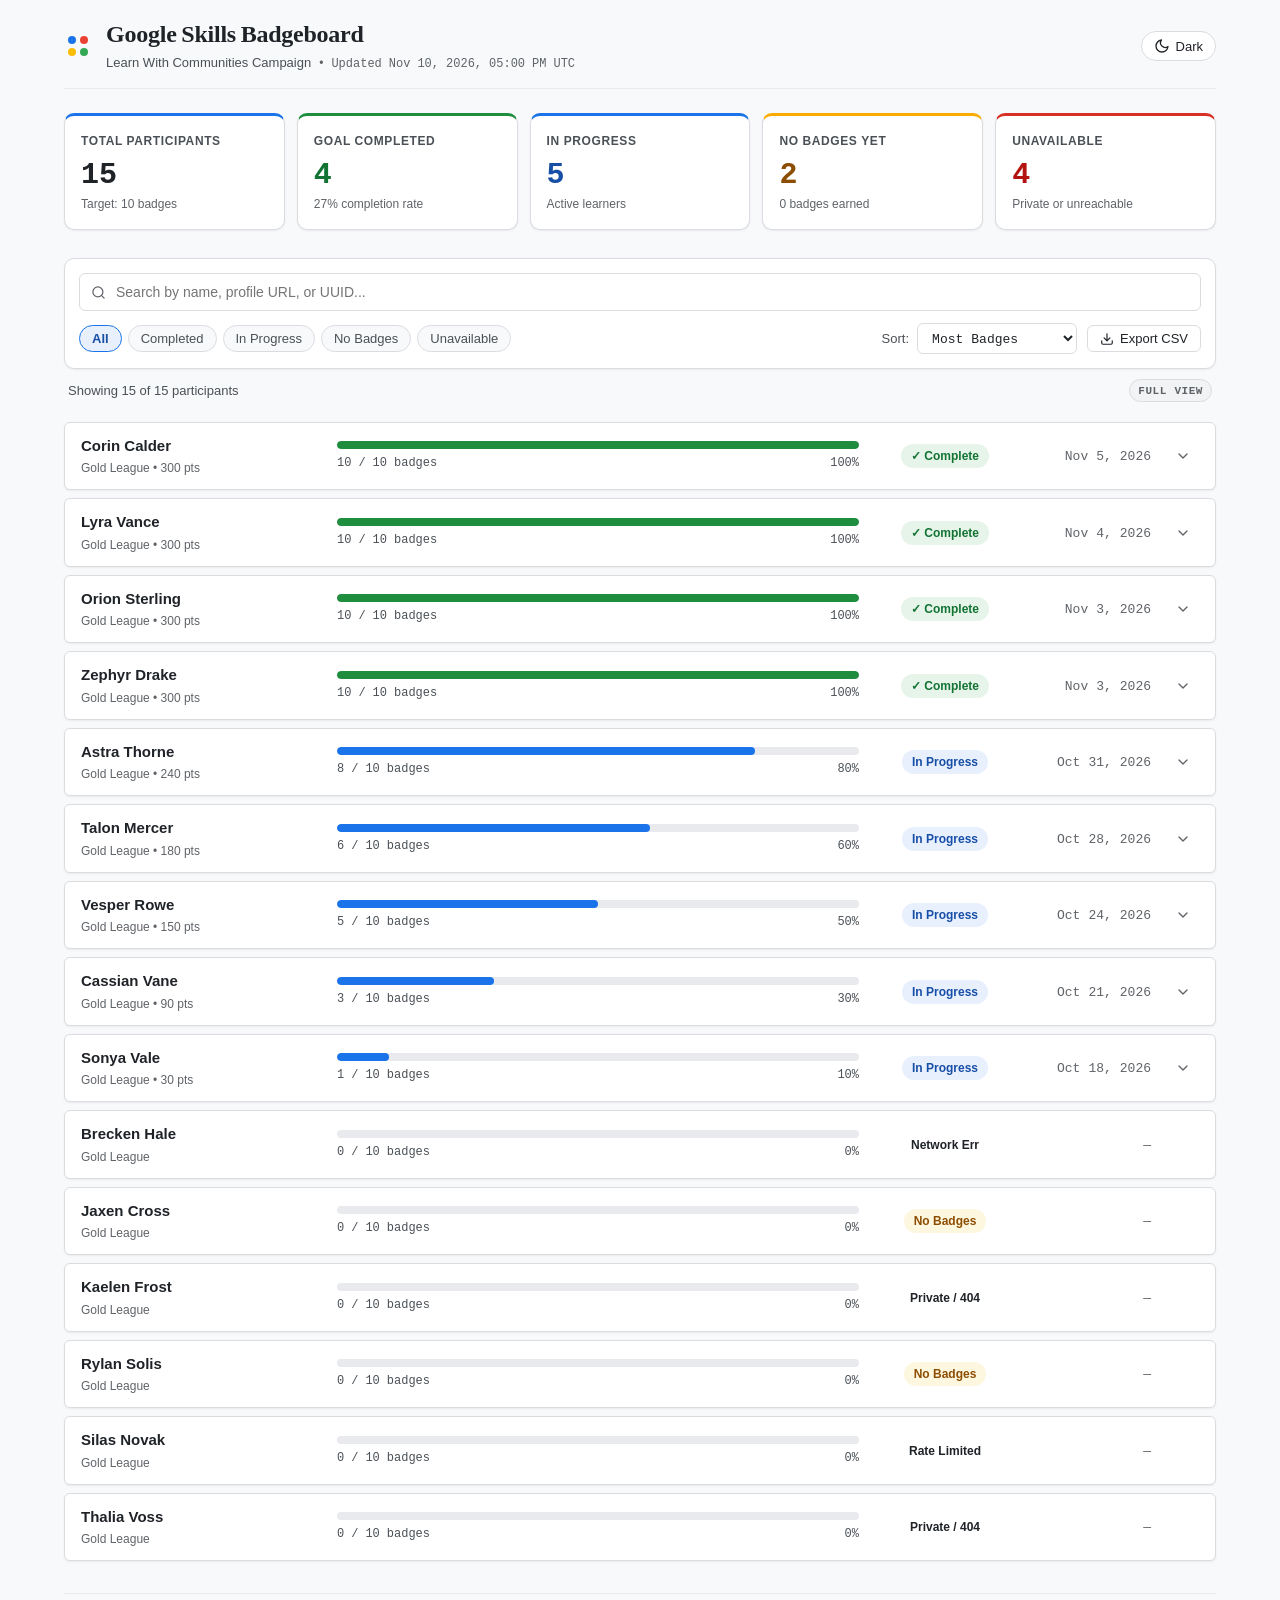
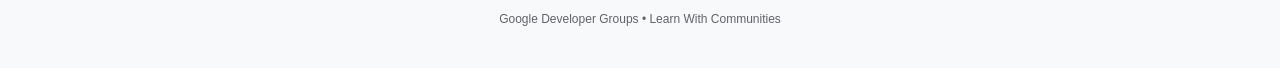
==== commit c865c578: "feat(docs): support searching participants by profile URL or UUID" ====
--- a/docs/index.html
+++ b/docs/index.html
@@ -83,7 +83,7 @@
                 <line x1="21" y1="21" x2="16.65" y2="16.65"></line>
               </svg>
             </span>
-            <input type="text" id="searchInput" class="search-input" placeholder="Search learner by name or pseudonym..." aria-label="Search learner by name or pseudonym">
+            <input type="text" id="searchInput" class="search-input" placeholder="Search by name, profile URL, or UUID..." aria-label="Search by name, profile URL, or UUID">
             <button type="button" id="searchClear" class="btn-clear-search hidden" aria-label="Clear search">✕</button>
           </div>
 
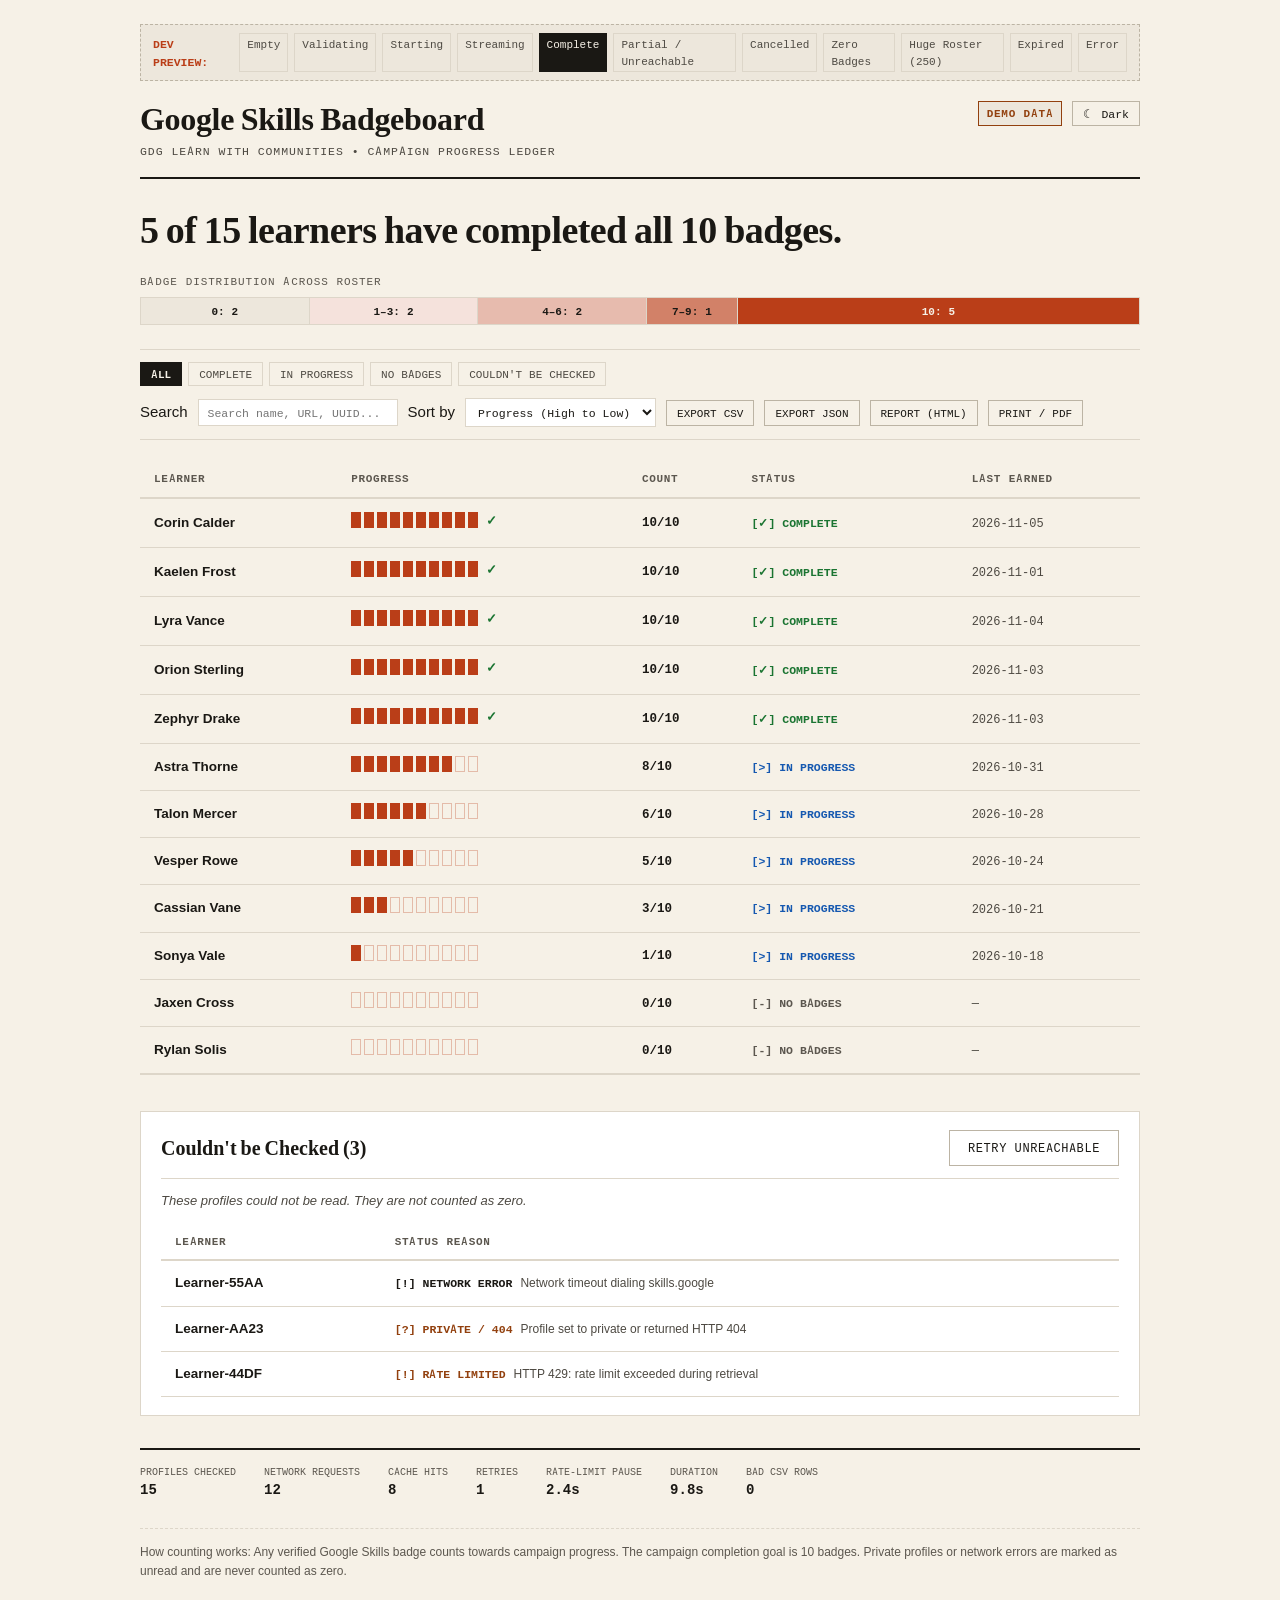
==== commit c0d177ac: "feat(web): phase W1 design prototype in DEMO mode with editorial ledger UI and quality review" ====
--- a/docs/index.html
+++ b/docs/index.html
@@ -1,146 +1,172 @@
 <!DOCTYPE html>
 <html lang="en">
 <head>
-  <meta charset="UTF-8">
-  <meta name="viewport" content="width=device-width, initial-scale=1.0">
-  <meta http-equiv="Content-Security-Policy" content="default-src 'self'; script-src 'self'; style-src 'self'; img-src 'self' data:; connect-src 'self'; font-src 'self'; object-src 'none'; base-uri 'self';">
-  <meta name="description" content="Google Skills Badgeboard - Real-time campaign tracking dashboard for Google Developer Groups.">
-  <title>Google Skills Badgeboard | GDG Campaign Tracker</title>
+  <meta charset="utf-8">
+  <meta name="viewport" content="width=device-width, initial-scale=1">
+  <meta http-equiv="Content-Security-Policy" content="default-src 'self'; script-src 'self'; style-src 'self'; font-src 'self'; img-src 'self' data:; connect-src 'self'; object-src 'none'; frame-ancestors 'none'; base-uri 'self';">
+  <title>Google Skills Badgeboard — Campaign Progress Ledger</title>
   <link rel="stylesheet" href="style.css">
 </head>
 <body>
+  <a href="#mainContent" class="skip-link">Skip to main content</a>
+
   <div class="app-container">
+    <!-- Dev State Switcher for prototype testing -->
+    <aside class="dev-banner" aria-label="Developer Preview Controls">
+      <span class="dev-label">Dev Preview:</span>
+      <div class="dev-links">
+        <a href="?state=empty" class="dev-btn" data-state="empty">Empty</a>
+        <a href="?state=validating" class="dev-btn" data-state="validating">Validating</a>
+        <a href="?state=starting" class="dev-btn" data-state="starting">Starting</a>
+        <a href="?state=streaming" class="dev-btn" data-state="streaming">Streaming</a>
+        <a href="?state=complete" class="dev-btn" data-state="complete">Complete</a>
+        <a href="?state=partial" class="dev-btn" data-state="partial">Partial / Unreachable</a>
+        <a href="?state=cancelled" class="dev-btn" data-state="cancelled">Cancelled</a>
+        <a href="?state=zero" class="dev-btn" data-state="zero">Zero Badges</a>
+        <a href="?state=huge" class="dev-btn" data-state="huge">Huge Roster (250)</a>
+        <a href="?state=expired" class="dev-btn" data-state="expired">Expired</a>
+        <a href="?state=error" class="dev-btn" data-state="error">Error</a>
+      </div>
+    </aside>
+
     <header class="app-header">
-      <div class="header-content">
+      <div class="header-row">
         <div class="brand">
-          <div class="brand-logo" aria-hidden="true">
-            <span class="logo-dot dot-blue"></span>
-            <span class="logo-dot dot-red"></span>
-            <span class="logo-dot dot-yellow"></span>
-            <span class="logo-dot dot-green"></span>
-          </div>
-          <div class="brand-text">
-            <h1 class="brand-title">Google Skills Badgeboard</h1>
-            <div class="brand-meta">
-              <span class="brand-subtitle">Learn With Communities Campaign</span>
-              <span class="meta-separator" aria-hidden="true">•</span>
-              <span id="lastUpdated" class="last-updated">Loading timestamp...</span>
-            </div>
-          </div>
+          <h1>Google Skills Badgeboard</h1>
+          <div class="subtitle">GDG Learn With Communities • Campaign Progress Ledger</div>
         </div>
-        <div class="header-actions">
-          <button id="themeToggle" class="btn-theme-toggle" type="button" aria-label="Toggle dark and light theme">
-            <span class="theme-icon" id="themeIcon" aria-hidden="true">
-              <svg width="16" height="16" viewBox="0 0 24 24" fill="none" stroke="currentColor" stroke-width="2" stroke-linecap="round" stroke-linejoin="round">
-                <path d="M21 12.79A9 9 0 1 1 11.21 3 7 7 0 0 0 21 12.79z"></path>
-              </svg>
-            </span>
-            <span class="theme-text" id="themeLabel">Dark</span>
-          </button>
+        <div class="header-controls">
+          <span id="modeTag" class="mode-tag mode-demo">Demo Data</span>
+          <button type="button" id="themeToggleBtn" class="theme-toggle-btn" aria-label="Toggle visual theme">☾ Dark</button>
         </div>
       </div>
     </header>
 
-    <main class="main-content">
-      <!-- Summary / KPI Cards -->
-      <section class="kpi-section" aria-label="Campaign Overview">
-        <div class="kpi-grid">
-          <div class="kpi-card kpi-total">
-            <span class="kpi-label">Total Participants</span>
-            <span class="kpi-value" id="kpiTotal">-</span>
-            <span class="kpi-subtext" id="kpiGoalSubtext">Target: 10 badges</span>
+    <main id="mainContent">
+      <!-- Input Section (Empty / Idle State) -->
+      <section id="inputSection" class="input-section" aria-label="Roster Submission Form">
+        <h2 class="section-title">Evaluate Roster</h2>
+
+        <nav class="tabs-nav" aria-label="Input Method Tabs" role="tablist">
+          <button type="button" id="tabUpload" class="tab-btn active" role="tab" aria-selected="true" aria-controls="paneUpload">Upload CSV</button>
+          <button type="button" id="tabPaste" class="tab-btn" role="tab" aria-selected="false" aria-controls="panePaste">Paste URLs</button>
+          <button type="button" id="tabSheet" class="tab-btn" role="tab" aria-selected="false" aria-controls="paneSheet">Google Sheet Link</button>
+        </nav>
+
+        <!-- Tab 1: CSV Upload -->
+        <div id="paneUpload" class="tab-pane active" role="tabpanel" aria-labelledby="tabUpload">
+          <input type="file" id="fileInput" accept=".csv" style="display:none" aria-label="Upload CSV file">
+          <div id="dropzone" class="dropzone" role="button" tabindex="0" aria-label="Drop CSV file here or click to choose">
+            <div class="dropzone-label">Drop CSV roster file here, or click to browse</div>
+            <div class="dropzone-hint">Requires column "Google Skills Profile URL". Single-column CSVs supported. Max 1 MB.</div>
+            <div id="fileInfo" class="file-chosen-info"></div>
           </div>
-          <div class="kpi-card kpi-complete">
-            <span class="kpi-label">Goal Completed</span>
-            <span class="kpi-value" id="kpiComplete">-</span>
-            <span class="kpi-subtext" id="kpiCompletePct">0% completion rate</span>
+        </div>
+
+        <!-- Tab 2: Paste URLs -->
+        <div id="panePaste" class="tab-pane" role="tabpanel" aria-labelledby="tabPaste">
+          <label for="urlsTextarea" style="display:none">Profile URLs</label>
+          <textarea id="urlsTextarea" class="urls-textarea" placeholder="Paste Google Skills public profile URLs here (one per line)...&#10;https://www.skills.google/public_profiles/11111111-2222-3333-4444-555555555555"></textarea>
+        </div>
+
+        <!-- Tab 3: Google Sheet Link -->
+        <div id="paneSheet" class="tab-pane" role="tabpanel" aria-labelledby="tabSheet">
+          <label for="sheetInput" style="display:none">Google Sheet Published CSV URL</label>
+          <input type="url" id="sheetInput" class="sheet-input" placeholder="https://docs.google.com/spreadsheets/d/e/.../pub?output=csv">
+          <div class="field-help">In Google Sheets: File → Share → Publish to web → Link → Select Sheet → Choose "Comma-separated values (.csv)" → Publish.</div>
+        </div>
+
+        <!-- Collapsible Run Settings -->
+        <details class="settings-panel">
+          <summary class="settings-toggle">Run Settings &amp; Privacy Options</summary>
+          <div class="settings-grid">
+            <div class="setting-item">
+              <label for="settingGoal">Campaign Goal (Badges)</label>
+              <input type="number" id="settingGoal" value="10" min="1" max="100">
+            </div>
+            <div class="setting-item">
+              <label for="settingRps">Max Requests / Sec</label>
+              <input type="number" id="settingRps" value="1.0" min="0.1" max="5.0" step="0.5">
+            </div>
+            <div class="setting-item">
+              <label for="settingConcurrency">Worker Concurrency</label>
+              <input type="number" id="settingConcurrency" value="2" min="1" max="8">
+            </div>
+            <div class="setting-item checkbox-item">
+              <input type="checkbox" id="settingAnonymize">
+              <label for="settingAnonymize">Hide names (Pseudonymize)</label>
+            </div>
+            <div class="setting-item checkbox-item">
+              <input type="checkbox" id="settingIncludeBadges" checked>
+              <label for="settingIncludeBadges">Include badge details</label>
+            </div>
+            <div class="setting-item checkbox-item">
+              <input type="checkbox" id="settingBypassCache">
+              <label for="settingBypassCache">Bypass disk cache</label>
+            </div>
           </div>
-          <div class="kpi-card kpi-progress">
-            <span class="kpi-label">In Progress</span>
-            <span class="kpi-value" id="kpiInProgress">-</span>
-            <span class="kpi-subtext">Active learners</span>
-          </div>
-          <div class="kpi-card kpi-nobadges">
-            <span class="kpi-label">No Badges Yet</span>
-            <span class="kpi-value" id="kpiNoBadges">-</span>
-            <span class="kpi-subtext">0 badges earned</span>
-          </div>
-          <div class="kpi-card kpi-unavailable">
-            <span class="kpi-label">Unavailable</span>
-            <span class="kpi-value" id="kpiUnavailable">-</span>
-            <span class="kpi-subtext">Private or unreachable</span>
-          </div>
+        </details>
+
+        <!-- Actions -->
+        <div class="action-row">
+          <button type="button" id="btnStart" class="btn-primary">Start Progress Check</button>
+          <button type="button" id="btnDemo" class="btn-secondary">Try the Demo</button>
         </div>
       </section>
 
-      <!-- Search, Filter & Controls Toolbar -->
-      <section class="toolbar-section" aria-label="Filter and Search Controls">
-        <div class="toolbar-wrapper">
-          <div class="search-box">
-            <span class="search-icon" aria-hidden="true">
-              <svg width="15" height="15" viewBox="0 0 24 24" fill="none" stroke="currentColor" stroke-width="2" stroke-linecap="round" stroke-linejoin="round">
-                <circle cx="11" cy="11" r="8"></circle>
-                <line x1="21" y1="21" x2="16.65" y2="16.65"></line>
-              </svg>
-            </span>
-            <input type="text" id="searchInput" class="search-input" placeholder="Search by name, profile URL, or UUID..." aria-label="Search by name, profile URL, or UUID">
-            <button type="button" id="searchClear" class="btn-clear-search hidden" aria-label="Clear search">✕</button>
+      <!-- Live Progress Strip (during streaming) -->
+      <section id="progressStripContainer" aria-live="polite"></section>
+
+      <!-- State message container (empty/error/expired/zero) -->
+      <section id="stateMessageContainer" aria-live="assertive"></section>
+
+      <!-- Results View -->
+      <section id="resultsSection" style="display:none">
+        <div id="summaryContainer" aria-live="polite"></div>
+        <div id="distContainer"></div>
+
+        <!-- Toolbar: Filters, Search, Sort, Exports -->
+        <div id="toolbarSection" class="toolbar-section">
+          <div class="filter-pills" role="radiogroup" aria-label="Status filter">
+            <button type="button" class="pill-btn active" data-filter="all" role="radio" aria-checked="true">All</button>
+            <button type="button" class="pill-btn" data-filter="complete" role="radio" aria-checked="false">Complete</button>
+            <button type="button" class="pill-btn" data-filter="in_progress" role="radio" aria-checked="false">In progress</button>
+            <button type="button" class="pill-btn" data-filter="no_badges" role="radio" aria-checked="false">No badges</button>
+            <button type="button" class="pill-btn" data-filter="unreachable" role="radio" aria-checked="false">Couldn't be checked</button>
           </div>
 
-          <div class="filters-row">
-            <div class="status-filters" id="statusFilterGroup" role="radiogroup" aria-label="Filter by status">
-              <button type="button" class="filter-pill active" data-status="all" role="radio" aria-checked="true" tabindex="0">All</button>
-              <button type="button" class="filter-pill" data-status="complete" role="radio" aria-checked="false" tabindex="0">Completed</button>
-              <button type="button" class="filter-pill" data-status="in_progress" role="radio" aria-checked="false" tabindex="0">In Progress</button>
-              <button type="button" class="filter-pill" data-status="no_badges" role="radio" aria-checked="false" tabindex="0">No Badges</button>
-              <button type="button" class="filter-pill" data-status="unavailable" role="radio" aria-checked="false" tabindex="0">Unavailable</button>
-            </div>
+          <div class="toolbar-controls">
+            <label for="searchInput" style="display:none">Search</label>
+            <input type="text" id="searchInput" class="search-input" placeholder="Search name, URL, UUID..." aria-label="Search participants">
 
-            <div class="toolbar-actions">
-              <div class="sort-control">
-                <label for="sortSelect" class="sort-label">Sort:</label>
-                <select id="sortSelect" class="sort-select" aria-label="Sort participants">
-                  <option value="badges-desc">Most Badges</option>
-                  <option value="badges-asc">Least Badges</option>
-                  <option value="name-asc">Name (A–Z)</option>
-                  <option value="date-desc">Recently Active</option>
-                </select>
-              </div>
-              <button type="button" id="btnExportCSV" class="btn-export">
-                <svg width="14" height="14" viewBox="0 0 24 24" fill="none" stroke="currentColor" stroke-width="2" stroke-linecap="round" stroke-linejoin="round" aria-hidden="true">
-                  <path d="M21 15v4a2 2 0 0 1-2 2H5a2 2 0 0 1-2-2v-4"></path>
-                  <polyline points="7 10 12 15 17 10"></polyline>
-                  <line x1="12" y1="15" x2="12" y2="3"></line>
-                </svg>
-                <span>Export CSV</span>
-              </button>
-            </div>
+            <label for="sortSelect" style="display:none">Sort by</label>
+            <select id="sortSelect" class="sort-select" aria-label="Sort participants">
+              <option value="progress-desc">Progress (High to Low)</option>
+              <option value="progress-asc">Progress (Low to High)</option>
+              <option value="name-asc">Name (A–Z)</option>
+              <option value="date-desc">Recently Active</option>
+            </select>
+
+            <button type="button" id="btnExportCSV" class="btn-export">Export CSV</button>
+            <button type="button" id="btnExportJSON" class="btn-export">Export JSON</button>
+            <button type="button" id="btnExportReport" class="btn-export">Report (HTML)</button>
+            <button type="button" id="btnPrint" class="btn-export">Print / PDF</button>
           </div>
         </div>
 
-        <div class="results-meta">
-          <span id="resultsCount" class="results-count" aria-live="polite">Loading participants...</span>
-          <span id="tierBadge" class="tier-indicator">Full View</span>
-        </div>
-      </section>
-
-      <!-- Main Results Table / Card List -->
-      <section class="results-section" aria-label="Participants Progress List">
-        <div id="resultsContainer" class="results-container">
-          <!-- Dynamically populated via textContent in app.js -->
-        </div>
+        <div id="tableContainer"></div>
+        <div id="unreachableContainer"></div>
+        <div id="reportStripContainer"></div>
       </section>
     </main>
 
-    <footer class="app-footer">
-      <div class="footer-content">
-        <p class="footer-text">
-          <span>Google Developer Groups • Learn With Communities</span>
-        </p>
-      </div>
+    <footer>
+      <p class="counting-footnote">
+        How counting works: Any verified Google Skills badge counts towards campaign progress. The campaign completion goal is 10 badges. Private profiles or network errors are marked as unread and are never counted as zero.
+      </p>
     </footer>
   </div>
 
-  <script src="app.js"></script>
+  <script type="module" src="app.js"></script>
 </body>
 </html>
--- a/docs/style.css
+++ b/docs/style.css
@@ -1,18 +1,13 @@
 /* ==========================================================================
-   Google Skills Badgeboard Design System
-   Modern, responsive, accessible, zero-dependency CSS
+   Google Skills Badgeboard — "Editorial Ledger" Design System
    ========================================================================== */
 
-/* --------------------------------------------------------------------------
-   Self-Hosted Fonts (@font-face)
-   -------------------------------------------------------------------------- */
 @font-face {
   font-family: 'Fraunces';
   font-style: normal;
-  font-weight: 600 700;
+  font-weight: 400 700;
   font-display: swap;
   src: url('fonts/fraunces-latin.woff2') format('woff2');
-  unicode-range: U+0000-00FF, U+0131, U+0152-0153, U+02BB-02BC, U+02C6, U+02DA, U+02DC, U+0304, U+0308, U+0329, U+2000-206F, U+2074, U+20AC, U+2122, U+2191, U+2193, U+2212, U+2215, U+FEFF, U+FFFD;
 }
 
 @font-face {
@@ -21,937 +16,935 @@
   font-weight: 400 600;
   font-display: swap;
   src: url('fonts/jetbrains-mono-400.woff2') format('woff2');
-  unicode-range: U+0000-00FF, U+0131, U+0152-0153, U+02BB-02BC, U+02C6, U+02DA, U+02DC, U+0304, U+0308, U+0329, U+2000-206F, U+2074, U+20AC, U+2122, U+2191, U+2193, U+2212, U+2215, U+FEFF, U+FFFD;
 }
 
 :root {
-  /* Typography */
-  --font-serif: 'Fraunces', Georgia, 'Times New Roman', serif;
-  --font-mono: 'JetBrains Mono', 'SF Mono', Consolas, Menlo, monospace;
-  --font-sans: -apple-system, BlinkMacSystemFont, "Segoe UI", Roboto, Helvetica, Arial, sans-serif;
-
-  /* Color Palette - Light Theme Default */
-  --bg-app: #f8f9fa;
-  --bg-card: #ffffff;
-  --bg-card-hover: #f1f3f4;
-  --bg-input: #ffffff;
-  --border-color: #dadce0;
-  --border-subtle: #e8eaed;
-
-  --text-primary: #1f2328;
-  --text-secondary: #4a5056;
-  --text-muted: #5f6368;
-
-  /* Google GDG Brand Accents */
-  --color-blue: #1a73e8;
-  --color-blue-bg: #e8f0fe;
-  --color-blue-text: #174ea6;
-
-  --color-green: #1e8e3e;
-  --color-green-bg: #e6f4ea;
-  --color-green-text: #137333;
-
-  --color-yellow: #b06000;
-  --color-yellow-bg: #fef7e0;
-  --color-yellow-text: #8c4d00;
-
-  --color-red: #d93025;
-  --color-red-bg: #fce8e6;
-  --color-red-text: #b31412;
-
-  --progress-bg: #e8eaed;
-  --progress-fill: #1a73e8;
-  --progress-complete: #1e8e3e;
-
-  /* Elevation & Shadows */
-  --shadow-sm: 0 1px 2px 0 rgba(60, 64, 67, 0.08);
-  --shadow-md: 0 1px 3px 0 rgba(60, 64, 67, 0.15), 0 4px 8px 3px rgba(60, 64, 67, 0.05);
-
-  --radius-sm: 6px;
-  --radius-md: 10px;
-  --radius-lg: 16px;
-  --radius-pill: 9999px;
-
-  --transition-fast: 150ms cubic-bezier(0.4, 0, 0.2, 1);
-  --transition-normal: 250ms cubic-bezier(0.4, 0, 0.2, 1);
-}
-
-/* Explicit Dark Theme and System Preference */
-@media (prefers-color-scheme: dark) {
-  :root:not([data-theme="light"]) {
-    --bg-app: #121316;
-    --bg-card: #1e1f23;
-    --bg-card-hover: #282a2e;
-    --bg-input: #24262b;
-    --border-color: #383b42;
-    --border-subtle: #2d3036;
-
-    --text-primary: #f0f3f6;
-    --text-secondary: #c0c6cc;
-    --text-muted: #9aa0a6;
-
-    --color-blue: #8ab4f8;
-    --color-blue-bg: rgba(138, 180, 248, 0.15);
-    --color-blue-text: #aecbfa;
-
-    --color-green: #81c995;
-    --color-green-bg: rgba(129, 201, 149, 0.15);
-    --color-green-text: #a8dab5;
-
-    --color-yellow: #fdd663;
-    --color-yellow-bg: rgba(253, 214, 99, 0.15);
-    --color-yellow-text: #feefc3;
-
-    --color-red: #f28b82;
-    --color-red-bg: rgba(242, 139, 130, 0.15);
-    --color-red-text: #f6aea9;
-
-    --progress-bg: #2d3036;
-    --progress-fill: #8ab4f8;
-    --progress-complete: #81c995;
-
-    --shadow-sm: 0 1px 2px 0 rgba(0, 0, 0, 0.4);
-    --shadow-md: 0 4px 12px 0 rgba(0, 0, 0, 0.5);
-  }
-}
-
-html[data-theme="light"] {
-  --bg-app: #f8f9fa;
-  --bg-card: #ffffff;
-  --bg-card-hover: #f1f3f4;
-  --bg-input: #ffffff;
-  --border-color: #dadce0;
-  --border-subtle: #e8eaed;
-
-  --text-primary: #1f2328;
-  --text-secondary: #4a5056;
-  --text-muted: #5f6368;
-
-  --color-blue: #1a73e8;
-  --color-blue-bg: #e8f0fe;
-  --color-blue-text: #174ea6;
-
-  --color-green: #1e8e3e;
-  --color-green-bg: #e6f4ea;
-  --color-green-text: #137333;
-
-  --color-yellow: #b06000;
-  --color-yellow-bg: #fef7e0;
-  --color-yellow-text: #8c4d00;
-
-  --color-red: #d93025;
-  --color-red-bg: #fce8e6;
-  --color-red-text: #b31412;
-
-  --progress-bg: #e8eaed;
-  --progress-fill: #1a73e8;
-  --progress-complete: #1e8e3e;
-
-  --shadow-sm: 0 1px 2px 0 rgba(60, 64, 67, 0.08);
-  --shadow-md: 0 1px 3px 0 rgba(60, 64, 67, 0.15), 0 4px 8px 3px rgba(60, 64, 67, 0.05);
-}
-
-html[data-theme="dark"] {
-  --bg-app: #121316;
-  --bg-card: #1e1f23;
-  --bg-card-hover: #282a2e;
-  --bg-input: #24262b;
-  --border-color: #383b42;
-  --border-subtle: #2d3036;
-
-  --text-primary: #f0f3f6;
-  --text-secondary: #c0c6cc;
-  --text-muted: #9aa0a6;
-
-  --color-blue: #8ab4f8;
-  --color-blue-bg: rgba(138, 180, 248, 0.15);
-  --color-blue-text: #aecbfa;
-
-  --color-green: #81c995;
-  --color-green-bg: rgba(129, 201, 149, 0.15);
-  --color-green-text: #a8dab5;
-
-  --color-yellow: #fdd663;
-  --color-yellow-bg: rgba(253, 214, 99, 0.15);
-  --color-yellow-text: #feefc3;
-
-  --color-red: #f28b82;
-  --color-red-bg: rgba(242, 139, 130, 0.15);
-  --color-red-text: #f6aea9;
-
-  --progress-bg: #2d3036;
-  --progress-fill: #8ab4f8;
-  --progress-complete: #81c995;
-
-  --shadow-sm: 0 1px 2px 0 rgba(0, 0, 0, 0.4);
-  --shadow-md: 0 4px 12px 0 rgba(0, 0, 0, 0.5);
-}
-
-/* ==========================================================================
-   Base & Reset
-   ========================================================================== */
-
+  /* Paper-toned light palette */
+  --bg: #F6F1E7;
+  --bg-card: #FFFFFF;
+  --bg-subtle: #EDE7DC;
+  --bg-input: #FFFFFF;
+  --ink: #1A1814;
+  --ink-secondary: #4D4942;
+  --ink-muted: #5C574F;
+  --border: #DDD6C9;
+  --border-strong: #BCB4A4;
+
+  /* Accent: Deep Vermilion (high contrast WCAG AA) */
+  --accent: #BA3E18;
+  --accent-hover: #A13312;
+  --accent-light: rgba(186, 62, 24, 0.08);
+
+  /* Status marker colors */
+  --status-complete: #1A7431;
+  --status-progress: #1558B0;
+  --status-warning: #92400E;
+  --status-error: #B91C1C;
+
+  /* Fonts */
+  --font-serif: 'Fraunces', Georgia, serif;
+  --font-mono: 'JetBrains Mono', Consolas, Menlo, monospace;
+  --font-sans: -apple-system, BlinkMacSystemFont, 'Segoe UI', Roboto, Helvetica, Arial, sans-serif;
+}
+
+[data-theme="dark"] {
+  /* Warm near-black dark palette */
+  --bg: #14120F;
+  --bg-card: #1C1915;
+  --bg-subtle: #24201B;
+  --bg-input: #1C1915;
+  --ink: #EDE6D8;
+  --ink-secondary: #BAAF9F;
+  --ink-muted: #A89E90;
+  --border: #2E2923;
+  --border-strong: #453F36;
+
+  /* Accent in dark mode */
+  --accent: #F26C3A;
+  --accent-hover: #FA7F52;
+  --accent-light: rgba(242, 108, 58, 0.12);
+
+  /* Status markers in dark mode */
+  --status-complete: #47B865;
+  --status-progress: #6BA5FF;
+  --status-warning: #F59E0B;
+  --status-error: #F87171;
+}
+
+/* Base reset & layout */
 *, *::before, *::after {
   box-sizing: border-box;
   margin: 0;
   padding: 0;
 }
 
-html, body {
-  overflow-x: hidden;
-  max-width: 100vw;
+html {
+  font-size: 15px;
+  background-color: var(--bg);
+  color: var(--ink);
+  -webkit-font-smoothing: antialiased;
+  -moz-osx-font-smoothing: grayscale;
 }
 
 body {
   font-family: var(--font-sans);
-  background-color: var(--bg-app);
-  color: var(--text-primary);
   line-height: 1.5;
-  -webkit-font-smoothing: antialiased;
-  -moz-osx-font-smoothing: grayscale;
+  background-color: var(--bg);
+  color: var(--ink);
   min-height: 100vh;
-  display: flex;
-  flex-direction: column;
-}
-
-/* Accessible focus outline */
-*:focus-visible {
-  outline: 2px solid var(--color-blue);
+}
+
+/* Accessibility: Skip link */
+.skip-link {
+  position: absolute;
+  top: -40px;
+  left: 16px;
+  background: var(--accent);
+  color: #FFFFFF;
+  padding: 8px 16px;
+  z-index: 100;
+  font-family: var(--font-mono);
+  font-size: 13px;
+  text-decoration: none;
+  border-radius: 0 0 4px 4px;
+}
+.skip-link:focus {
+  top: 0;
+}
+
+/* Accessibility: Focus visible */
+:focus-visible {
+  outline: 2px solid var(--accent);
   outline-offset: 2px;
 }
 
-/* Reduced motion preference */
-@media (prefers-reduced-motion: reduce) {
-  *, *::before, *::after {
-    animation-duration: 0.01ms !important;
-    animation-iteration-count: 1 !important;
-    transition-duration: 0.01ms !important;
-    scroll-behavior: auto !important;
-  }
-}
-
+/* Container */
 .app-container {
-  max-width: 1200px;
+  max-width: 1040px;
+  margin: 0 auto;
+  padding: 24px 20px 60px;
+}
+
+/* Header */
+.app-header {
+  border-bottom: 2px solid var(--ink);
+  padding-bottom: 18px;
+  margin-bottom: 24px;
+}
+.header-row {
+  display: flex;
+  justify-content: space-between;
+  align-items: flex-start;
+  gap: 16px;
+}
+.brand h1 {
+  font-family: var(--font-serif);
+  font-size: 32px;
+  font-weight: 700;
+  line-height: 1.15;
+  letter-spacing: -0.01em;
+  color: var(--ink);
+}
+.brand .subtitle {
+  font-family: var(--font-mono);
+  font-size: 11.5px;
+  text-transform: uppercase;
+  letter-spacing: 0.08em;
+  color: var(--ink-secondary);
+  margin-top: 4px;
+}
+.header-controls {
+  display: flex;
+  align-items: center;
+  gap: 10px;
+  flex-shrink: 0;
+}
+.mode-tag {
+  font-family: var(--font-mono);
+  font-size: 11px;
+  font-weight: 600;
+  text-transform: uppercase;
+  letter-spacing: 0.06em;
+  padding: 3px 8px;
+  border: 1px solid var(--border-strong);
+  background: var(--bg-subtle);
+  color: var(--ink-secondary);
+}
+.mode-tag.mode-demo {
+  border-color: var(--status-warning);
+  color: var(--status-warning);
+}
+.mode-tag.mode-live {
+  border-color: var(--status-complete);
+  color: var(--status-complete);
+}
+
+.theme-toggle-btn {
+  background: transparent;
+  border: 1px solid var(--border-strong);
+  color: var(--ink);
+  font-family: var(--font-mono);
+  font-size: 11.5px;
+  padding: 4px 10px;
+  cursor: pointer;
+  display: inline-flex;
+  align-items: center;
+  gap: 6px;
+}
+.theme-toggle-btn:hover {
+  background: var(--bg-subtle);
+}
+
+/* Dev State Switcher (Prototype testing) */
+.dev-banner {
+  background: var(--bg-subtle);
+  border: 1px dashed var(--border-strong);
+  padding: 8px 12px;
+  margin-bottom: 20px;
+  display: flex;
+  align-items: center;
+  gap: 10px;
+  font-family: var(--font-mono);
+  font-size: 11.5px;
+  overflow-x: auto;
+}
+.dev-label {
+  font-weight: 600;
+  color: var(--accent);
+  text-transform: uppercase;
+}
+.dev-links {
+  display: flex;
+  gap: 6px;
+}
+.dev-btn {
+  background: transparent;
+  border: 1px solid var(--border);
+  color: var(--ink-secondary);
+  padding: 2px 7px;
+  cursor: pointer;
+  font-family: var(--font-mono);
+  font-size: 11px;
+  text-decoration: none;
+}
+.dev-btn:hover, .dev-btn.active {
+  background: var(--ink);
+  color: var(--bg);
+  border-color: var(--ink);
+}
+
+/* Input Section */
+.input-section {
+  border: 1px solid var(--border);
+  background: var(--bg-card);
+  padding: 20px;
+  margin-bottom: 28px;
+}
+.section-title {
+  font-family: var(--font-mono);
+  font-size: 12px;
+  text-transform: uppercase;
+  letter-spacing: 0.08em;
+  color: var(--ink-muted);
+  margin-bottom: 14px;
+}
+.tabs-nav {
+  display: flex;
+  border-bottom: 1px solid var(--border);
+  margin-bottom: 16px;
+  gap: 4px;
+}
+.tab-btn {
+  background: transparent;
+  border: none;
+  border-bottom: 2px solid transparent;
+  color: var(--ink-secondary);
+  font-family: var(--font-mono);
+  font-size: 12px;
+  text-transform: uppercase;
+  letter-spacing: 0.05em;
+  padding: 8px 14px;
+  cursor: pointer;
+}
+.tab-btn:hover {
+  color: var(--ink);
+}
+.tab-btn.active {
+  color: var(--accent);
+  border-bottom-color: var(--accent);
+  font-weight: 600;
+}
+.tab-pane {
+  display: none;
+  padding: 4px 0 16px;
+}
+.tab-pane.active {
+  display: block;
+}
+
+/* Upload Dropzone */
+.dropzone {
+  border: 2px dashed var(--border-strong);
+  padding: 28px 20px;
+  text-align: center;
+  cursor: pointer;
+  background: var(--bg-subtle);
+  transition: border-color 0.15s ease;
+}
+.dropzone.drag-over {
+  border-color: var(--accent);
+  background: var(--accent-light);
+}
+.dropzone-label {
+  font-size: 13.5px;
+  color: var(--ink);
+  font-weight: 500;
+}
+.dropzone-hint {
+  font-family: var(--font-mono);
+  font-size: 11px;
+  color: var(--ink-muted);
+  margin-top: 4px;
+}
+.file-chosen-info {
+  margin-top: 10px;
+  font-family: var(--font-mono);
+  font-size: 12px;
+  color: var(--accent);
+  font-weight: 600;
+}
+
+/* Textarea input */
+.urls-textarea {
   width: 100%;
-  margin: 0 auto;
-  padding: 20px 24px 40px;
-  display: flex;
-  flex-direction: column;
-  flex: 1;
-}
-
-/* ==========================================================================
-   Header & Brand
-   ========================================================================== */
-
-.app-header {
+  height: 120px;
+  background: var(--bg-input);
+  color: var(--ink);
+  border: 1px solid var(--border);
+  padding: 10px 12px;
+  font-family: var(--font-mono);
+  font-size: 12px;
+  line-height: 1.5;
+  resize: vertical;
+}
+
+/* Sheet link input */
+.sheet-input {
+  width: 100%;
+  background: var(--bg-input);
+  color: var(--ink);
+  border: 1px solid var(--border);
+  padding: 10px 12px;
+  font-family: var(--font-mono);
+  font-size: 12.5px;
+}
+.field-help {
+  font-family: var(--font-mono);
+  font-size: 11px;
+  color: var(--ink-muted);
+  margin-top: 6px;
+}
+
+/* Settings collapsible ledger panel */
+.settings-panel {
+  border-top: 1px solid var(--border);
+  margin-top: 14px;
+  padding-top: 12px;
+}
+.settings-toggle {
+  font-family: var(--font-mono);
+  font-size: 11.5px;
+  text-transform: uppercase;
+  letter-spacing: 0.05em;
+  color: var(--ink-secondary);
+  cursor: pointer;
+  user-select: none;
+}
+.settings-grid {
+  display: grid;
+  grid-template-columns: repeat(auto-fit, minmax(180px, 1fr));
+  gap: 14px 18px;
+  margin-top: 14px;
+  padding: 12px;
+  background: var(--bg-subtle);
+  border: 1px solid var(--border);
+}
+.setting-item label {
+  display: block;
+  font-family: var(--font-mono);
+  font-size: 11px;
+  text-transform: uppercase;
+  color: var(--ink-muted);
+  margin-bottom: 4px;
+}
+.setting-item input[type="number"] {
+  width: 100%;
+  background: var(--bg-input);
+  color: var(--ink);
+  border: 1px solid var(--border);
+  padding: 6px 8px;
+  font-family: var(--font-mono);
+  font-size: 12px;
+}
+.checkbox-item {
+  display: flex;
+  align-items: center;
+  gap: 8px;
+}
+.checkbox-item input[type="checkbox"] {
+  accent-color: var(--accent);
+  width: 15px;
+  height: 15px;
+}
+.checkbox-item label {
+  margin-bottom: 0;
+  cursor: pointer;
+  text-transform: none;
+  font-size: 12px;
+  color: var(--ink);
+}
+
+/* Action buttons */
+.action-row {
+  display: flex;
+  align-items: center;
+  gap: 12px;
+  margin-top: 18px;
+}
+.btn-primary {
+  background: var(--accent);
+  color: #FFFFFF;
+  border: 1px solid var(--accent);
+  padding: 9px 20px;
+  font-family: var(--font-mono);
+  font-size: 12px;
+  font-weight: 600;
+  text-transform: uppercase;
+  letter-spacing: 0.06em;
+  cursor: pointer;
+}
+.btn-primary:hover {
+  background: var(--accent-hover);
+}
+.btn-secondary {
+  background: transparent;
+  color: var(--ink);
+  border: 1px solid var(--border-strong);
+  padding: 9px 18px;
+  font-family: var(--font-mono);
+  font-size: 12px;
+  text-transform: uppercase;
+  letter-spacing: 0.05em;
+  cursor: pointer;
+}
+.btn-secondary:hover {
+  background: var(--bg-subtle);
+}
+.btn-danger {
+  background: transparent;
+  color: var(--status-error);
+  border: 1px solid var(--status-error);
+  padding: 7px 14px;
+  font-family: var(--font-mono);
+  font-size: 11.5px;
+  text-transform: uppercase;
+  cursor: pointer;
+}
+.btn-danger:hover {
+  background: var(--status-error);
+  color: #FFFFFF;
+}
+
+/* Live Progress Strip */
+.progress-strip {
+  background: var(--bg-card);
+  border: 1px solid var(--border);
+  padding: 14px 18px;
   margin-bottom: 24px;
 }
-
-.header-content {
-  display: flex;
-  align-items: center;
+.strip-header {
+  display: flex;
   justify-content: space-between;
+  align-items: center;
+  margin-bottom: 8px;
+}
+.strip-status {
+  font-family: var(--font-mono);
+  font-size: 12px;
+  font-weight: 600;
+  text-transform: uppercase;
+  letter-spacing: 0.05em;
+  color: var(--accent);
+}
+.strip-metrics {
+  display: flex;
   gap: 16px;
-  padding-bottom: 16px;
-  border-bottom: 1px solid var(--border-subtle);
-}
-
-.brand {
-  display: flex;
-  align-items: center;
-  gap: 14px;
-}
-
-.brand-logo {
-  display: grid;
-  grid-template-columns: repeat(2, 8px);
-  gap: 4px;
-  padding: 4px;
-}
-
-.logo-dot {
-  width: 8px;
-  height: 8px;
-  border-radius: 50%;
-}
-
-.dot-blue { background-color: #1a73e8; }
-.dot-red { background-color: #ea4335; }
-.dot-yellow { background-color: #fbbc04; }
-.dot-green { background-color: #34a853; }
-
-.brand-title {
-  font-family: var(--font-serif);
-  font-size: 1.5rem;
-  font-weight: 700;
-  letter-spacing: -0.01em;
-  color: var(--text-primary);
-  line-height: 1.2;
-}
-
-.brand-meta {
-  display: flex;
-  align-items: center;
-  gap: 8px;
-  margin-top: 4px;
-  flex-wrap: wrap;
-}
-
-.brand-subtitle {
-  font-size: 0.8125rem;
-  font-weight: 500;
-  color: var(--text-secondary);
-}
-
-.meta-separator {
-  color: var(--text-muted);
-  font-size: 0.75rem;
-}
-
-.last-updated {
-  font-family: var(--font-mono);
-  font-size: 0.75rem;
-  color: var(--text-muted);
-}
-
-.header-actions {
-  display: flex;
-  align-items: center;
-  gap: 12px;
-}
-
-.btn-theme-toggle {
-  display: inline-flex;
-  align-items: center;
-  gap: 6px;
-  padding: 6px 12px;
-  background-color: var(--bg-card);
-  border: 1px solid var(--border-color);
-  border-radius: var(--radius-pill);
-  color: var(--text-primary);
-  font-size: 0.8125rem;
-  font-weight: 500;
-  cursor: pointer;
-  transition: background-color var(--transition-fast), border-color var(--transition-fast);
-}
-
-.btn-theme-toggle:hover {
-  background-color: var(--bg-card-hover);
-}
-
-.theme-icon {
-  display: inline-flex;
-  align-items: center;
-  justify-content: center;
-  line-height: 1;
-}
-
-/* ==========================================================================
-   KPI Summary Section
-   Distinctive, non-identical cards with editorial hierarchy
-   ========================================================================== */
-
-.kpi-section {
-  margin-bottom: 28px;
-}
-
-.kpi-grid {
-  display: grid;
-  grid-template-columns: repeat(5, 1fr);
-  gap: 12px;
-}
-
-.kpi-card {
-  background-color: var(--bg-card);
-  border: 1px solid var(--border-color);
-  border-radius: var(--radius-md);
-  padding: 16px;
-  display: flex;
-  flex-direction: column;
-  box-shadow: var(--shadow-sm);
+  font-family: var(--font-mono);
+  font-size: 11.5px;
+  color: var(--ink-secondary);
+}
+.overall-progress-bar {
+  height: 6px;
+  background: var(--border);
   position: relative;
   overflow: hidden;
-}
-
-/* Distinct top accent rules - prevents generic identical cards */
-.kpi-total {
-  border-top: 3px solid var(--color-blue);
-}
-
-.kpi-complete {
-  border-top: 3px solid var(--color-green);
-}
-
-.kpi-progress {
-  border-top: 3px solid #1a73e8;
-}
-
-.kpi-nobadges {
-  border-top: 3px solid #f9ab00;
-}
-
-.kpi-unavailable {
-  border-top: 3px solid var(--color-red);
-}
-
-.kpi-label {
-  font-size: 0.75rem;
-  font-weight: 600;
-  text-transform: uppercase;
-  letter-spacing: 0.05em;
-  color: var(--text-secondary);
-  margin-bottom: 6px;
-}
-
-.kpi-value {
-  font-family: var(--font-mono);
-  font-size: 1.875rem;
+  margin: 10px 0;
+}
+.overall-progress-fill {
+  height: 100%;
+  background: var(--accent);
+  width: 0%;
+  transition: width 0.2s ease;
+}
+
+/* Summary Sentence */
+.summary-sentence-box {
+  margin: 28px 0 20px;
+}
+.summary-sentence {
+  font-family: var(--font-serif);
+  font-size: 38px;
   font-weight: 700;
-  color: var(--text-primary);
-  line-height: 1.1;
-  margin-bottom: 6px;
-}
-
-.kpi-complete .kpi-value {
-  color: var(--color-green-text);
-}
-
-.kpi-progress .kpi-value {
-  color: var(--color-blue-text);
-}
-
-.kpi-nobadges .kpi-value {
-  color: var(--color-yellow-text);
-}
-
-.kpi-unavailable .kpi-value {
-  color: var(--color-red-text);
-}
-
-.kpi-subtext {
-  font-size: 0.75rem;
-  color: var(--text-muted);
-}
-
-/* ==========================================================================
-   Toolbar Section (Search, Filters, Sort, Export)
-   ========================================================================== */
-
-.toolbar-section {
-  margin-bottom: 20px;
-}
-
-.toolbar-wrapper {
-  display: flex;
-  flex-direction: column;
-  gap: 12px;
-  background-color: var(--bg-card);
-  border: 1px solid var(--border-color);
-  border-radius: var(--radius-md);
-  padding: 14px;
-  box-shadow: var(--shadow-sm);
-}
-
-.search-box {
-  position: relative;
-  display: flex;
-  align-items: center;
-  width: 100%;
-}
-
-.search-icon {
-  position: absolute;
-  left: 12px;
-  color: var(--text-muted);
-  pointer-events: none;
-  display: flex;
-  align-items: center;
-}
-
-.search-input {
-  width: 100%;
-  padding: 10px 36px 10px 36px;
-  background-color: var(--bg-input);
-  border: 1px solid var(--border-color);
-  border-radius: var(--radius-sm);
-  color: var(--text-primary);
-  font-size: 0.875rem;
-  transition: border-color var(--transition-fast);
-}
-
-.search-input:focus {
-  border-color: var(--color-blue);
-  outline: none;
-}
-
-.btn-clear-search {
-  position: absolute;
-  right: 10px;
-  background: none;
-  border: none;
-  color: var(--text-muted);
-  font-size: 0.875rem;
-  cursor: pointer;
-  padding: 4px;
-}
-
-.filters-row {
-  display: flex;
-  align-items: center;
-  justify-content: space-between;
-  gap: 12px;
-  flex-wrap: wrap;
-}
-
-.status-filters {
-  display: flex;
-  align-items: center;
-  gap: 6px;
-  flex-wrap: wrap;
-}
-
-.filter-pill {
-  padding: 5px 12px;
-  border-radius: var(--radius-pill);
-  border: 1px solid var(--border-color);
-  background-color: var(--bg-app);
-  color: var(--text-secondary);
-  font-size: 0.8125rem;
-  font-weight: 500;
-  cursor: pointer;
-  transition: background-color var(--transition-fast), color var(--transition-fast), border-color var(--transition-fast);
-}
-
-.filter-pill:hover {
-  background-color: var(--bg-card-hover);
-  color: var(--text-primary);
-}
-
-.filter-pill.active {
-  background-color: var(--color-blue-bg);
-  border-color: var(--color-blue);
-  color: var(--color-blue-text);
-  font-weight: 600;
-}
-
-.toolbar-actions {
-  display: flex;
-  align-items: center;
-  gap: 10px;
-  flex-wrap: wrap;
-}
-
-.sort-control {
-  display: flex;
-  align-items: center;
-  gap: 8px;
-}
-
-.sort-label {
-  font-size: 0.8125rem;
-  color: var(--text-secondary);
-  font-weight: 500;
-}
-
-.sort-select {
-  padding: 5px 10px;
-  border-radius: var(--radius-sm);
-  border: 1px solid var(--border-color);
-  background-color: var(--bg-input);
-  color: var(--text-primary);
-  font-family: var(--font-mono);
-  font-size: 0.8125rem;
-  cursor: pointer;
-}
-
-.btn-export {
-  display: inline-flex;
-  align-items: center;
-  gap: 6px;
-  padding: 5px 12px;
-  background-color: var(--bg-input);
-  border: 1px solid var(--border-color);
-  border-radius: var(--radius-sm);
-  color: var(--text-primary);
-  font-size: 0.8125rem;
-  font-weight: 500;
-  cursor: pointer;
-  transition: background-color var(--transition-fast);
-}
-
-.btn-export:hover {
-  background-color: var(--bg-card-hover);
-}
-
-.results-meta {
-  display: flex;
-  align-items: center;
-  justify-content: space-between;
-  margin-top: 10px;
-  padding: 0 4px;
-}
-
-.results-count {
-  font-size: 0.8125rem;
-  color: var(--text-secondary);
-  font-weight: 500;
-}
-
-.tier-indicator {
-  font-family: var(--font-mono);
-  font-size: 0.6875rem;
-  font-weight: 600;
-  padding: 2px 8px;
-  border-radius: var(--radius-pill);
-  background-color: var(--bg-card-hover);
-  border: 1px solid var(--border-color);
-  color: var(--text-muted);
-  text-transform: uppercase;
-  letter-spacing: 0.05em;
-}
-
-/* ==========================================================================
-   Results Table & Student Cards
-   ========================================================================== */
-
-.results-container {
-  display: flex;
-  flex-direction: column;
-  gap: 8px;
-}
-
-.student-card {
-  background-color: var(--bg-card);
-  border: 1px solid var(--border-color);
-  border-radius: var(--radius-sm);
-  box-shadow: var(--shadow-sm);
-  transition: border-color var(--transition-fast);
-  overflow: hidden;
-}
-
-.student-card:hover {
-  border-color: var(--color-blue);
-}
-
-.card-main-row {
-  display: grid;
-  grid-template-columns: 240px 1fr 140px 120px 32px;
-  align-items: center;
-  gap: 16px;
-  padding: 12px 16px;
-  cursor: pointer;
-  user-select: none;
-}
-
-.card-main-row.non-expandable {
-  cursor: default;
-}
-
-/* 1. Info Cell */
-.student-info {
-  display: flex;
-  flex-direction: column;
-  min-width: 0;
-}
-
-.student-name {
-  font-weight: 600;
-  font-size: 0.9375rem;
-  color: var(--text-primary);
+  line-height: 1.2;
+  letter-spacing: -0.015em;
+  color: var(--ink);
+}
+
+/* Distribution Bar */
+.distribution-section {
+  margin-bottom: 24px;
+}
+.dist-title {
+  font-family: var(--font-mono);
+  font-size: 11px;
+  text-transform: uppercase;
+  letter-spacing: 0.08em;
+  color: var(--ink-muted);
+  margin-bottom: 8px;
+}
+.dist-bar-track {
+  display: flex;
+  height: 28px;
+  border: 1px solid var(--border);
+  background: var(--bg-card);
+}
+.dist-bucket {
+  display: flex;
+  align-items: center;
+  justify-content: center;
+  font-family: var(--font-mono);
+  font-size: 11px;
+  font-weight: 600;
+  border-right: 1px solid var(--border);
+  padding: 0 6px;
   white-space: nowrap;
   overflow: hidden;
   text-overflow: ellipsis;
 }
-
-.student-subinfo {
-  font-size: 0.75rem;
-  color: var(--text-muted);
-  white-space: nowrap;
-  overflow: hidden;
-  text-overflow: ellipsis;
-  margin-top: 2px;
-}
-
-/* 2. Progress Cell */
-.student-progress {
-  display: flex;
-  flex-direction: column;
-  gap: 4px;
-}
-
-.progress-bar-bg {
+.dist-bucket:last-child {
+  border-right: none;
+}
+.dist-bucket-0 { background: var(--bg-subtle); color: var(--ink); }
+.dist-bucket-1-3 { background: rgba(186, 62, 24, 0.15); color: var(--ink); }
+.dist-bucket-4-6 { background: rgba(186, 62, 24, 0.35); color: var(--ink); }
+.dist-bucket-7-9 { background: rgba(186, 62, 24, 0.65); color: var(--ink); font-weight: 700; }
+.dist-bucket-10 { background: var(--accent); color: var(--bg); font-weight: 700; }
+
+.dist-legend {
+  display: flex;
+  gap: 16px;
+  margin-top: 6px;
+  font-family: var(--font-mono);
+  font-size: 11px;
+  color: var(--ink-secondary);
+}
+.legend-item {
+  display: flex;
+  align-items: center;
+  gap: 5px;
+}
+.legend-swatch {
+  width: 10px;
+  height: 10px;
+  border: 1px solid var(--border);
+}
+
+/* Toolbar & Filters */
+.toolbar-section {
+  display: flex;
+  flex-wrap: wrap;
+  justify-content: space-between;
+  align-items: center;
+  gap: 12px;
+  border-top: 1px solid var(--border);
+  border-bottom: 1px solid var(--border);
+  padding: 12px 0;
+  margin-bottom: 20px;
+}
+.filter-pills {
+  display: flex;
+  gap: 6px;
+  flex-wrap: wrap;
+}
+.pill-btn {
+  background: transparent;
+  border: 1px solid var(--border);
+  color: var(--ink-secondary);
+  font-family: var(--font-mono);
+  font-size: 11px;
+  text-transform: uppercase;
+  padding: 4px 10px;
+  cursor: pointer;
+}
+.pill-btn:hover {
+  background: var(--bg-subtle);
+  color: var(--ink);
+}
+.pill-btn.active {
+  background: var(--ink);
+  color: var(--bg);
+  border-color: var(--ink);
+  font-weight: 600;
+}
+.toolbar-controls {
+  display: flex;
+  align-items: center;
+  gap: 10px;
+}
+.search-input {
+  background: var(--bg-input);
+  color: var(--ink);
+  border: 1px solid var(--border);
+  padding: 5px 9px;
+  font-family: var(--font-mono);
+  font-size: 11.5px;
+  width: 200px;
+}
+.sort-select {
+  background: var(--bg-input);
+  color: var(--ink);
+  border: 1px solid var(--border);
+  padding: 5px 8px;
+  font-family: var(--font-mono);
+  font-size: 11.5px;
+}
+.btn-export {
+  background: transparent;
+  border: 1px solid var(--border-strong);
+  color: var(--ink);
+  font-family: var(--font-mono);
+  font-size: 11px;
+  text-transform: uppercase;
+  padding: 5px 10px;
+  cursor: pointer;
+}
+.btn-export:hover {
+  background: var(--bg-subtle);
+}
+
+/* Roster Table */
+.roster-table-container {
+  overflow-x: auto;
+  border-bottom: 1px solid var(--border);
+}
+.roster-table {
   width: 100%;
-  height: 8px;
-  background-color: var(--progress-bg);
-  border-radius: var(--radius-pill);
-  overflow: hidden;
-}
-
-.progress-bar-fill {
-  height: 100%;
-  background-color: var(--progress-fill);
-  border-radius: var(--radius-pill);
-  transition: width var(--transition-normal);
-}
-
-.progress-bar-fill.complete {
-  background-color: var(--progress-complete);
-}
-
-.progress-labels {
-  display: flex;
-  justify-content: space-between;
-  align-items: center;
-  font-family: var(--font-mono);
-  font-size: 0.75rem;
-  color: var(--text-secondary);
-}
-
-/* 3. Status Pill Cell */
-.student-status {
-  display: flex;
-  align-items: center;
-  justify-content: center;
-}
-
+  border-collapse: collapse;
+  font-size: 13.5px;
+  text-align: left;
+}
+.roster-table th {
+  font-family: var(--font-mono);
+  font-size: 11px;
+  font-weight: 600;
+  text-transform: uppercase;
+  letter-spacing: 0.06em;
+  color: var(--ink-muted);
+  border-bottom: 2px solid var(--border);
+  padding: 10px 14px;
+}
+.roster-table td {
+  border-bottom: 1px solid var(--border);
+  padding: 12px 14px;
+  vertical-align: middle;
+}
+.roster-row {
+  cursor: pointer;
+  transition: background-color 0.1s ease;
+}
+.roster-row:hover {
+  background-color: var(--bg-subtle);
+}
+.learner-name {
+  font-weight: 600;
+  color: var(--ink);
+}
+
+/* 10-Segment Progress Bar (Signature Element) */
+.seg-bar-container {
+  display: inline-flex;
+  align-items: center;
+  gap: 8px;
+}
+.seg-bar-10 {
+  display: inline-flex;
+  gap: 3px;
+  vertical-align: middle;
+}
+.seg-block {
+  display: inline-block;
+  width: 10px;
+  height: 16px;
+  border: 1px solid var(--accent);
+  background: transparent;
+}
+.seg-block.filled {
+  background: var(--accent);
+}
+.seg-block.empty {
+  opacity: 0.3;
+}
+.seg-check {
+  color: var(--status-complete);
+  font-weight: 700;
+  font-size: 13px;
+}
+
+/* Status markers: symbol + word */
 .status-pill {
   display: inline-flex;
   align-items: center;
   gap: 4px;
-  padding: 3px 10px;
-  border-radius: var(--radius-pill);
-  font-size: 0.75rem;
-  font-weight: 600;
-  white-space: nowrap;
-}
-
-.status-pill.status-complete {
-  background-color: var(--color-green-bg);
-  color: var(--color-green-text);
-}
-
-.status-pill.status-in_progress {
-  background-color: var(--color-blue-bg);
-  color: var(--color-blue-text);
-}
-
-.status-pill.status-no_badges {
-  background-color: var(--color-yellow-bg);
-  color: var(--color-yellow-text);
-}
-
-.status-pill.status-unavailable {
-  background-color: var(--color-red-bg);
-  color: var(--color-red-text);
-}
-
-/* 4. Date Cell */
+  font-family: var(--font-mono);
+  font-size: 11.5px;
+  font-weight: 600;
+  text-transform: uppercase;
+}
+.status-pill.status-complete { color: var(--status-complete); }
+.status-pill.status-in_progress { color: var(--status-progress); }
+.status-pill.status-no_badges { color: var(--ink-muted); }
+.status-pill.status-private_or_not_found { color: var(--status-warning); }
+.status-pill.status-unreachable { color: var(--status-error); }
+.status-pill.status-rate_limited { color: var(--status-warning); }
+
 .date-cell {
   font-family: var(--font-mono);
-  font-size: 0.8125rem;
-  color: var(--text-muted);
-  text-align: right;
-  white-space: nowrap;
-}
-
-/* 5. Chevron Cell */
-.chevron-cell {
-  display: flex;
-  align-items: center;
-  justify-content: center;
-  color: var(--text-muted);
-}
-
-.chevron-icon {
-  width: 16px;
-  height: 16px;
-  transition: transform var(--transition-fast);
-}
-
-.student-card.is-expanded .chevron-icon {
-  transform: rotate(180deg);
-}
-
-/* Drawer / Details */
-.badge-drawer {
+  font-size: 12px;
+  color: var(--ink-secondary);
+}
+.count-cell {
+  font-family: var(--font-mono);
+  font-size: 12.5px;
+  font-weight: 600;
+  color: var(--ink);
+}
+
+/* Expandable detail row */
+.detail-row {
+  background: var(--bg-subtle);
   display: none;
-  padding: 14px 16px;
-  background-color: var(--bg-card-hover);
-  border-top: 1px solid var(--border-subtle);
-}
-
-.student-card.is-expanded .badge-drawer {
-  display: block;
-}
-
-.drawer-header {
-  margin-bottom: 10px;
-  font-size: 0.75rem;
-  font-weight: 600;
-  text-transform: uppercase;
-  letter-spacing: 0.05em;
-  color: var(--text-muted);
-}
-
+}
+.detail-row.open {
+  display: table-row;
+}
+.detail-content {
+  padding: 14px 20px;
+}
 .badge-list {
+  list-style: none;
   display: grid;
   grid-template-columns: repeat(auto-fill, minmax(280px, 1fr));
   gap: 8px;
 }
-
 .badge-item {
+  font-size: 12.5px;
+  border-left: 2px solid var(--accent);
+  padding-left: 8px;
+}
+.badge-item .badge-title {
+  color: var(--ink);
+  font-weight: 500;
+}
+.badge-item .badge-date {
+  font-family: var(--font-mono);
+  font-size: 11px;
+  color: var(--ink-muted);
+}
+
+/* Couldn't be checked section */
+.unreachable-section {
+  margin-top: 36px;
+  border: 1px solid var(--border);
+  background: var(--bg-card);
+  padding: 18px 20px;
+}
+.unreachable-header {
   display: flex;
   justify-content: space-between;
   align-items: center;
-  gap: 12px;
-  padding: 8px 12px;
-  background-color: var(--bg-card);
-  border: 1px solid var(--border-subtle);
-  border-radius: var(--radius-sm);
-  font-size: 0.8125rem;
-}
-
-.badge-item-title {
-  font-weight: 500;
-  color: var(--text-primary);
-  overflow: hidden;
-  text-overflow: ellipsis;
-  white-space: nowrap;
-}
-
-.badge-item-date {
-  font-family: var(--font-mono);
-  font-size: 0.75rem;
-  color: var(--text-muted);
-  white-space: nowrap;
-}
-
-/* Public Tier Notice */
-.public-tier-notice {
-  padding: 12px;
-  background-color: var(--bg-card);
-  border-radius: var(--radius-sm);
-  border: 1px dashed var(--border-color);
-  font-size: 0.8125rem;
-  color: var(--text-muted);
+  border-bottom: 1px solid var(--border);
+  padding-bottom: 12px;
+  margin-bottom: 12px;
+}
+.unreachable-title {
+  font-family: var(--font-serif);
+  font-size: 20px;
+  font-weight: 700;
+  color: var(--ink);
+}
+.unreachable-notice {
+  font-size: 13px;
+  font-style: italic;
+  color: var(--ink-secondary);
+  margin-bottom: 12px;
+}
+
+/* Run report strip */
+.report-strip {
+  margin-top: 32px;
+  border-top: 2px solid var(--ink);
+  padding-top: 14px;
+  display: flex;
+  flex-wrap: wrap;
+  gap: 18px 28px;
+  font-family: var(--font-mono);
+  font-size: 11.5px;
+  color: var(--ink-secondary);
+}
+.report-metric {
+  display: flex;
+  flex-direction: column;
+}
+.report-metric-lbl {
+  font-size: 10px;
+  text-transform: uppercase;
+  color: var(--ink-muted);
+}
+.report-metric-val {
+  font-size: 14px;
+  font-weight: 600;
+  color: var(--ink);
+}
+
+/* Footnote */
+.counting-footnote {
+  margin-top: 28px;
+  padding-top: 14px;
+  border-top: 1px dashed var(--border);
+  font-size: 12px;
+  line-height: 1.6;
+  color: var(--ink-muted);
+}
+
+/* Empty / Error state cards */
+.state-message-box {
+  border: 1px solid var(--border);
+  background: var(--bg-card);
+  padding: 36px 24px;
   text-align: center;
-}
-
-/* Empty / Error States */
-.empty-state {
-  background-color: var(--bg-card);
-  border: 1px dashed var(--border-color);
-  border-radius: var(--radius-md);
-  padding: 48px 20px;
-  text-align: center;
-  color: var(--text-muted);
-}
-
-.empty-state-title {
-  font-size: 1rem;
-  font-weight: 600;
-  color: var(--text-primary);
-  margin-bottom: 4px;
-}
-
-.hidden {
-  display: none !important;
+  margin: 24px 0;
+}
+.state-message-title {
+  font-family: var(--font-serif);
+  font-size: 24px;
+  font-weight: 700;
+  color: var(--ink);
+  margin-bottom: 8px;
+}
+.state-message-text {
+  font-size: 13.5px;
+  color: var(--ink-secondary);
+  max-width: 500px;
+  margin: 0 auto;
 }
 
 /* ==========================================================================
-   Footer
+   Responsive & Mobile styles (<=640px)
    ========================================================================== */
-
-.app-footer {
-  margin-top: 32px;
-  padding-top: 16px;
-  border-top: 1px solid var(--border-subtle);
-  text-align: center;
-}
-
-.footer-text {
-  font-size: 0.75rem;
-  color: var(--text-muted);
-}
-
-/* ==========================================================================
-   Mobile & Responsive Layout (Down to 360px)
-   ========================================================================== */
-
-@media (max-width: 900px) {
-  .card-main-row {
-    grid-template-columns: 200px 1fr 120px 100px 24px;
-    gap: 12px;
-    padding: 12px;
-  }
-}
-
-@media (max-width: 768px) {
+@media (max-width: 640px) {
   .app-container {
-    padding: 12px 14px 28px;
-  }
-
-  .kpi-grid {
-    grid-template-columns: repeat(2, 1fr);
-  }
-
-  .card-main-row {
-    grid-template-columns: 1fr;
-    gap: 10px;
-    padding: 12px 14px;
-  }
-
-  .student-status {
-    justify-content: flex-start;
-  }
-
-  .date-cell {
-    text-align: left;
-    font-size: 0.75rem;
-  }
-
-  .chevron-cell {
-    display: none;
-  }
-}
-
-@media (max-width: 480px) {
-  .header-content {
+    padding: 16px 12px 40px;
+  }
+  .summary-sentence {
+    font-size: 26px;
+  }
+  .header-row {
     flex-direction: column;
     align-items: flex-start;
-    gap: 12px;
-  }
-
-  .header-actions {
-    align-self: flex-end;
-  }
-
-  .brand-title {
-    font-size: 1.25rem;
-  }
-
-  .kpi-grid {
-    grid-template-columns: 1fr;
-  }
-
-  .filters-row {
+  }
+  .toolbar-section {
     flex-direction: column;
     align-items: stretch;
   }
-
-  .status-filters {
-    overflow-x: auto;
-    padding-bottom: 4px;
-    flex-wrap: nowrap;
-    -webkit-overflow-scrolling: touch;
-  }
-
-  .toolbar-actions {
+  .toolbar-controls {
+    flex-direction: column;
+    align-items: stretch;
+  }
+  .search-input {
+    width: 100%;
+  }
+
+  /* Table collapses to stacked ledger cards */
+  .roster-table thead {
+    display: none;
+  }
+  .roster-table, .roster-table tbody, .roster-row, .roster-table td {
+    display: block;
+    width: 100%;
+  }
+  .roster-row {
+    border: 1px solid var(--border);
+    margin-bottom: 10px;
+    background: var(--bg-card);
+    padding: 10px 12px;
+  }
+  .roster-table td {
+    border-bottom: none;
+    padding: 4px 0;
+    display: flex;
     justify-content: space-between;
-  }
-
-  .badge-list {
-    grid-template-columns: 1fr;
-  }
-}
+    align-items: center;
+  }
+  .roster-table td::before {
+    content: attr(data-label);
+    font-family: var(--font-mono);
+    font-size: 11px;
+    text-transform: uppercase;
+    color: var(--ink-muted);
+    font-weight: 600;
+  }
+  .roster-table td.col-learner::before {
+    display: none;
+  }
+  .learner-name {
+    font-size: 15px;
+    margin-bottom: 4px;
+  }
+}
+
+/* ==========================================================================
+   Print Stylesheet
+   ========================================================================== */
+@media print {
+  body {
+    background: #FFFFFF !important;
+    color: #000000 !important;
+  }
+  .dev-banner, .input-section, .toolbar-section, .btn-primary, .btn-secondary, .btn-danger, .btn-export, .theme-toggle-btn {
+    display: none !important;
+  }
+  .app-container {
+    max-width: 100% !important;
+    padding: 0 !important;
+  }
+  .seg-block.filled {
+    background: #000000 !important;
+    border-color: #000000 !important;
+  }
+  .seg-block.empty {
+    border-color: #666666 !important;
+  }
+  .summary-sentence {
+    color: #000000 !important;
+  }
+}
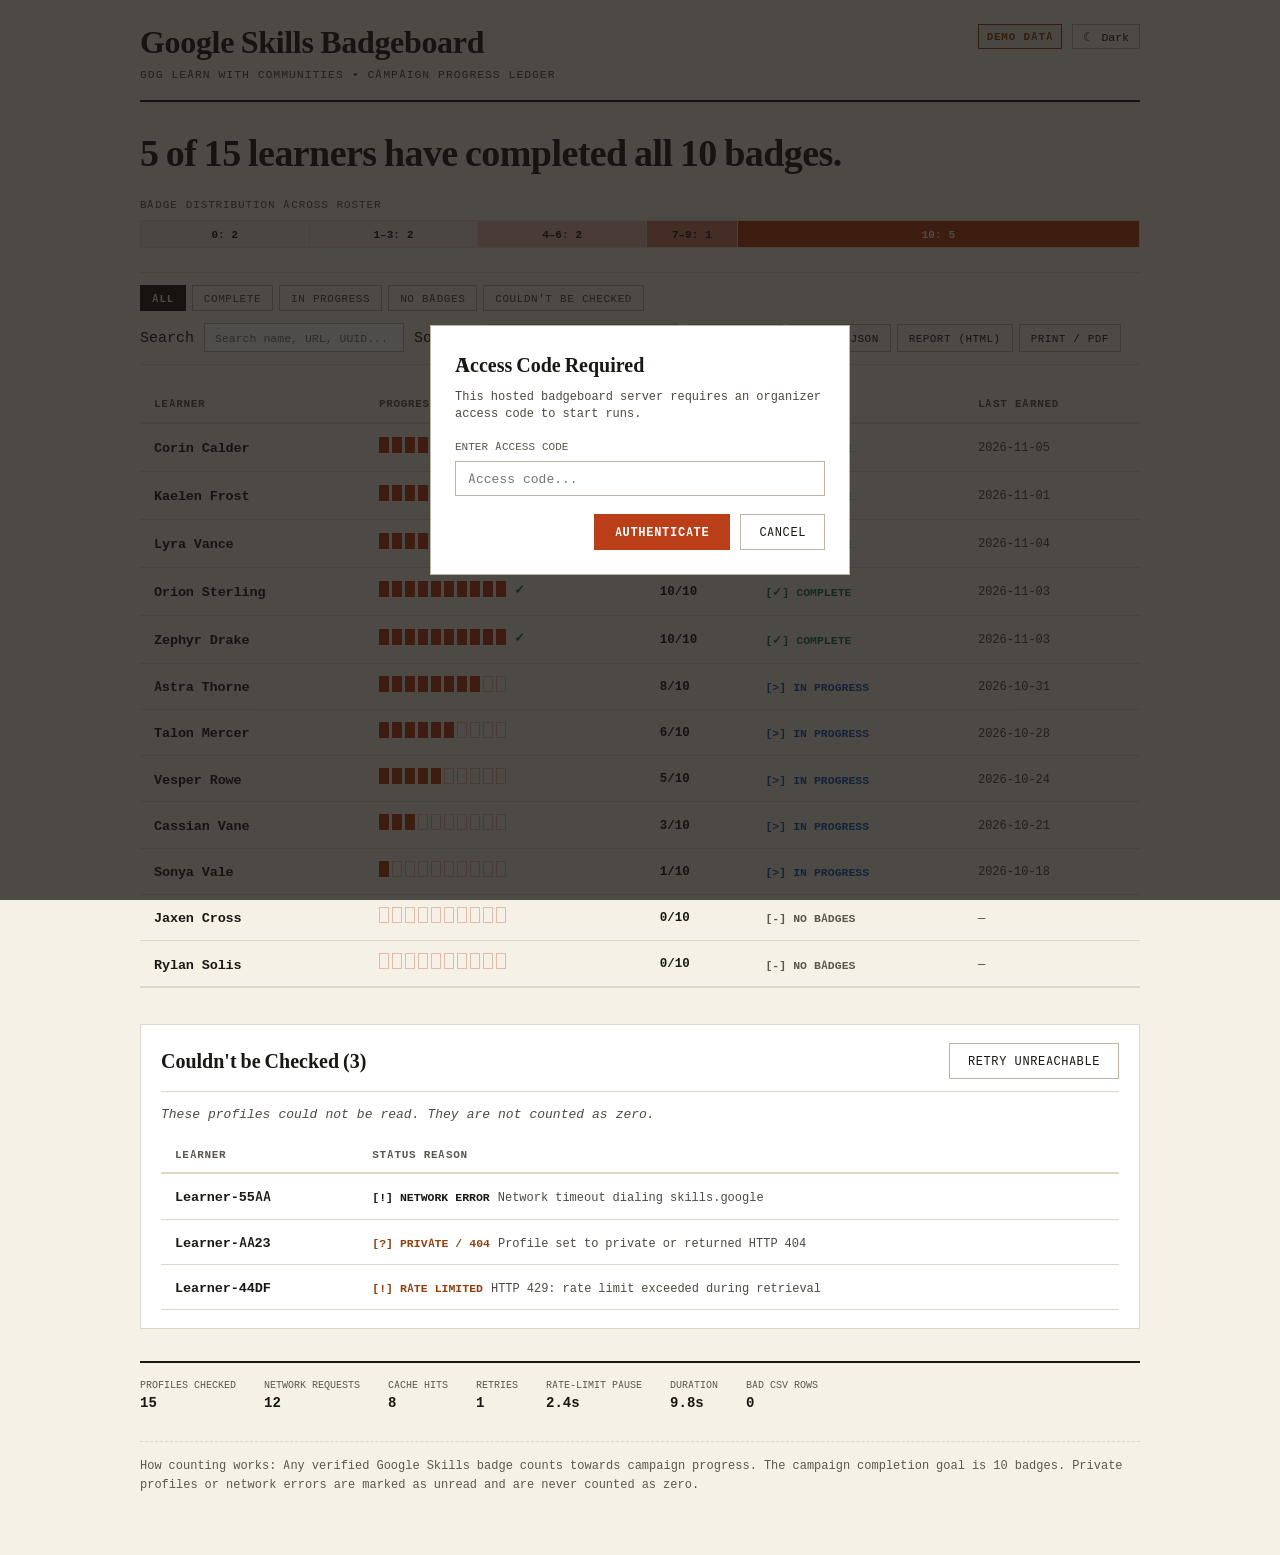
==== commit e47e6f39: "feat(web): complete fix pass for mobile overflow, hosted hardening, dev banner isolation, and single" ====
--- a/docs/index.html
+++ b/docs/index.html
@@ -55,11 +55,11 @@
 
         <!-- Tab 1: CSV Upload -->
         <div id="paneUpload" class="tab-pane active" role="tabpanel" aria-labelledby="tabUpload">
-          <input type="file" id="fileInput" accept=".csv" style="display:none" aria-label="Upload CSV file">
-          <div id="dropzone" class="dropzone" role="button" tabindex="0" aria-label="Drop CSV file here or click to choose">
-            <div class="dropzone-label">Drop CSV roster file here, or click to browse</div>
+          <input type="file" id="fileInput" accept=".csv" class="sr-only" aria-label="Upload CSV file">
+          <div id="dropzone" class="dropzone" role="button" tabindex="0" aria-label="Drop CSV roster file here or press Enter to browse">
+            <div class="dropzone-label">Drop CSV roster file here, or click / press Enter to browse</div>
             <div class="dropzone-hint">Requires column "Google Skills Profile URL". Single-column CSVs supported. Max 1 MB.</div>
-            <div id="fileInfo" class="file-chosen-info"></div>
+            <div id="fileInfo" class="file-chosen-info" style="display: none;" aria-live="polite"></div>
           </div>
         </div>
 
@@ -147,10 +147,12 @@
               <option value="date-desc">Recently Active</option>
             </select>
 
-            <button type="button" id="btnExportCSV" class="btn-export">Export CSV</button>
-            <button type="button" id="btnExportJSON" class="btn-export">Export JSON</button>
-            <button type="button" id="btnExportReport" class="btn-export">Report (HTML)</button>
-            <button type="button" id="btnPrint" class="btn-export">Print / PDF</button>
+            <div class="export-btn-group">
+              <button type="button" id="btnExportCSV" class="btn-export">Export CSV</button>
+              <button type="button" id="btnExportJSON" class="btn-export">Export JSON</button>
+              <button type="button" id="btnExportReport" class="btn-export">Report (HTML)</button>
+              <button type="button" id="btnPrint" class="btn-export">Print / PDF</button>
+            </div>
           </div>
         </div>
 
@@ -158,6 +160,23 @@
         <div id="unreachableContainer"></div>
         <div id="reportStripContainer"></div>
       </section>
+
+      <!-- Access Code Modal Dialog (for Hosted Mode) -->
+      <div id="accessCodeModal" class="modal-backdrop" style="display:none" role="dialog" aria-modal="true" aria-labelledby="accessCodeTitle">
+        <div class="modal-box">
+          <h3 id="accessCodeTitle" class="modal-title">Access Code Required</h3>
+          <p class="modal-text">This hosted badgeboard server requires an organizer access code to start runs.</p>
+          <div class="modal-field">
+            <label for="accessCodeInput" class="modal-label">Enter Access Code</label>
+            <input type="password" id="accessCodeInput" class="access-code-input" autocomplete="off" placeholder="Access code...">
+            <div id="accessCodeError" class="modal-error" style="display:none"></div>
+          </div>
+          <div class="modal-actions">
+            <button type="button" id="btnSubmitAccessCode" class="btn-primary">Authenticate</button>
+            <button type="button" id="btnCancelAccessCode" class="btn-secondary">Cancel</button>
+          </div>
+        </div>
+      </div>
     </main>
 
     <footer>
@@ -170,3 +189,4 @@
   <script type="module" src="app.js"></script>
 </body>
 </html>
+
--- a/docs/style.css
+++ b/docs/style.css
@@ -84,14 +84,33 @@
   color: var(--ink);
   -webkit-font-smoothing: antialiased;
   -moz-osx-font-smoothing: grayscale;
+  width: 100%;
+  max-width: 100%;
+  overflow-x: hidden;
 }
 
 body {
-  font-family: var(--font-sans);
+  font-family: var(--font-mono);
   line-height: 1.5;
   background-color: var(--bg);
   color: var(--ink);
   min-height: 100vh;
+  width: 100%;
+  max-width: 100%;
+  overflow-x: hidden;
+}
+
+/* Accessibility: Visually hidden utility */
+.sr-only {
+  position: absolute !important;
+  width: 1px !important;
+  height: 1px !important;
+  padding: 0 !important;
+  margin: -1px !important;
+  overflow: hidden !important;
+  clip: rect(0, 0, 0, 0) !important;
+  white-space: nowrap !important;
+  border: 0 !important;
 }
 
 /* Accessibility: Skip link */
@@ -195,18 +214,23 @@
   background: var(--bg-subtle);
 }
 
-/* Dev State Switcher (Prototype testing) */
+/* Dev State Switcher (Prototype testing) - Hidden unless ?dev=1 */
 .dev-banner {
+  display: none !important;
   background: var(--bg-subtle);
   border: 1px dashed var(--border-strong);
   padding: 8px 12px;
   margin-bottom: 20px;
-  display: flex;
   align-items: center;
   gap: 10px;
   font-family: var(--font-mono);
   font-size: 11.5px;
   overflow-x: auto;
+  max-width: 100%;
+  box-sizing: border-box;
+}
+.dev-banner.dev-active {
+  display: flex !important;
 }
 .dev-label {
   font-weight: 600;
@@ -284,34 +308,52 @@
 
 /* Upload Dropzone */
 .dropzone {
-  border: 2px dashed var(--border-strong);
-  padding: 28px 20px;
+  border: 1px dashed var(--border-strong);
+  padding: 30px 18px;
   text-align: center;
   cursor: pointer;
   background: var(--bg-subtle);
-  transition: border-color 0.15s ease;
+  transition: border-color 0.15s ease, background-color 0.15s ease;
+  outline: none;
+  border-radius: 0;
+}
+.dropzone:hover {
+  background: var(--bg-card);
+  border-color: var(--ink);
+}
+.dropzone:focus-visible {
+  outline: 2px solid var(--accent);
+  outline-offset: 2px;
+  border-color: var(--accent);
 }
 .dropzone.drag-over {
   border-color: var(--accent);
   background: var(--accent-light);
 }
 .dropzone-label {
-  font-size: 13.5px;
-  color: var(--ink);
-  font-weight: 500;
+  font-family: var(--font-mono);
+  font-size: 13px;
+  color: var(--ink);
+  font-weight: 600;
+  letter-spacing: -0.01em;
 }
 .dropzone-hint {
   font-family: var(--font-mono);
   font-size: 11px;
   color: var(--ink-muted);
-  margin-top: 4px;
+  margin-top: 5px;
 }
 .file-chosen-info {
-  margin-top: 10px;
-  font-family: var(--font-mono);
-  font-size: 12px;
+  margin-top: 12px;
+  padding: 6px 12px;
+  background: var(--accent-light);
+  border: 1px solid var(--accent);
+  font-family: var(--font-mono);
+  font-size: 11.5px;
   color: var(--accent);
   font-weight: 600;
+  display: inline-block;
+  word-break: break-all;
 }
 
 /* Textarea input */
@@ -588,13 +630,17 @@
 }
 .pill-btn {
   background: transparent;
-  border: 1px solid var(--border);
+  border: 1px solid var(--border-strong);
   color: var(--ink-secondary);
   font-family: var(--font-mono);
   font-size: 11px;
   text-transform: uppercase;
-  padding: 4px 10px;
+  letter-spacing: 0.05em;
+  padding: 5px 11px;
   cursor: pointer;
+  border-radius: 0;
+  transition: background-color 0.15s ease, color 0.15s ease;
+  outline: none;
 }
 .pill-btn:hover {
   background: var(--bg-subtle);
@@ -606,28 +652,62 @@
   border-color: var(--ink);
   font-weight: 600;
 }
+.pill-btn:focus-visible {
+  outline: 2px solid var(--accent);
+  outline-offset: 2px;
+}
+
 .toolbar-controls {
   display: flex;
   align-items: center;
   gap: 10px;
+}
+.export-btn-group {
+  display: flex;
+  align-items: center;
+  gap: 6px;
 }
 .search-input {
   background: var(--bg-input);
   color: var(--ink);
-  border: 1px solid var(--border);
-  padding: 5px 9px;
+  border: 1px solid var(--border-strong);
+  padding: 6px 10px;
   font-family: var(--font-mono);
   font-size: 11.5px;
   width: 200px;
-}
+  border-radius: 0;
+  -webkit-appearance: none;
+  appearance: none;
+  outline: none;
+}
+.search-input:focus-visible {
+  border-color: var(--accent);
+  outline: 2px solid var(--accent);
+  outline-offset: 1px;
+}
+
 .sort-select {
   background: var(--bg-input);
   color: var(--ink);
-  border: 1px solid var(--border);
-  padding: 5px 8px;
+  border: 1px solid var(--border-strong);
+  padding: 6px 26px 6px 10px;
   font-family: var(--font-mono);
   font-size: 11.5px;
-}
+  border-radius: 0;
+  -webkit-appearance: none;
+  appearance: none;
+  cursor: pointer;
+  outline: none;
+  background-image: url("data:image/svg+xml,%3Csvg xmlns='http://www.w3.org/2000/svg' width='8' height='5' viewBox='0 0 8 5'%3E%3Cpath fill='%23666' d='M0 0l4 5 4-5z'/%3E%3C/svg%3E");
+  background-repeat: no-repeat;
+  background-position: right 8px center;
+}
+.sort-select:focus-visible {
+  border-color: var(--accent);
+  outline: 2px solid var(--accent);
+  outline-offset: 1px;
+}
+
 .btn-export {
   background: transparent;
   border: 1px solid var(--border-strong);
@@ -635,11 +715,18 @@
   font-family: var(--font-mono);
   font-size: 11px;
   text-transform: uppercase;
-  padding: 5px 10px;
+  letter-spacing: 0.04em;
+  padding: 6px 11px;
   cursor: pointer;
+  border-radius: 0;
+  outline: none;
 }
 .btn-export:hover {
   background: var(--bg-subtle);
+}
+.btn-export:focus-visible {
+  outline: 2px solid var(--accent);
+  outline-offset: 2px;
 }
 
 /* Roster Table */
@@ -676,8 +763,11 @@
   background-color: var(--bg-subtle);
 }
 .learner-name {
-  font-weight: 600;
-  color: var(--ink);
+  font-family: var(--font-mono);
+  font-size: 13.5px;
+  font-weight: 600;
+  color: var(--ink);
+  letter-spacing: -0.01em;
 }
 
 /* 10-Segment Progress Bar (Signature Element) */
@@ -852,63 +942,266 @@
   margin-bottom: 8px;
 }
 .state-message-text {
-  font-size: 13.5px;
+  font-family: var(--font-mono);
+  font-size: 13px;
   color: var(--ink-secondary);
   max-width: 500px;
   margin: 0 auto;
+  line-height: 1.5;
+}
+
+/* Modal Dialog for Access Code (Hosted Hardening) */
+.modal-backdrop {
+  position: fixed;
+  top: 0;
+  left: 0;
+  width: 100vw;
+  height: 100vh;
+  background: rgba(20, 18, 15, 0.75);
+  display: flex;
+  align-items: center;
+  justify-content: center;
+  z-index: 1000;
+  padding: 16px;
+  box-sizing: border-box;
+}
+.modal-box {
+  background: var(--bg-card);
+  border: 1px solid var(--border-strong);
+  padding: 24px;
+  max-width: 420px;
+  width: 100%;
+  box-sizing: border-box;
+}
+.modal-title {
+  font-family: var(--font-serif);
+  font-size: 20px;
+  font-weight: 700;
+  color: var(--ink);
+  margin-bottom: 8px;
+}
+.modal-text {
+  font-family: var(--font-mono);
+  font-size: 12px;
+  color: var(--ink-secondary);
+  margin-bottom: 16px;
+  line-height: 1.4;
+}
+.modal-field {
+  margin-bottom: 18px;
+}
+.modal-label {
+  display: block;
+  font-family: var(--font-mono);
+  font-size: 11px;
+  text-transform: uppercase;
+  color: var(--ink-muted);
+  margin-bottom: 6px;
+}
+.access-code-input {
+  width: 100%;
+  background: var(--bg-input);
+  color: var(--ink);
+  border: 1px solid var(--border-strong);
+  padding: 8px 12px;
+  font-family: var(--font-mono);
+  font-size: 13px;
+  box-sizing: border-box;
+  outline: none;
+}
+.access-code-input:focus-visible {
+  border-color: var(--accent);
+  outline: 2px solid var(--accent);
+}
+.modal-error {
+  margin-top: 6px;
+  font-family: var(--font-mono);
+  font-size: 11px;
+  color: var(--status-error);
+  font-weight: 600;
+}
+.modal-actions {
+  display: flex;
+  justify-content: flex-end;
+  gap: 10px;
 }
 
 /* ==========================================================================
-   Responsive & Mobile styles (<=640px)
+   Responsive & Mobile styles (<=768px, <=640px, down to 320px)
    ========================================================================== */
+@media (max-width: 768px) {
+  .app-container {
+    padding: 16px 12px 40px;
+    width: 100%;
+    max-width: 100%;
+    box-sizing: border-box;
+    overflow-x: hidden;
+  }
+  .summary-sentence {
+    font-size: clamp(20px, 4.5vw, 30px);
+    word-break: break-word;
+    overflow-wrap: break-word;
+  }
+  .brand h1 {
+    font-size: clamp(22px, 5vw, 28px);
+    word-break: break-word;
+    overflow-wrap: break-word;
+  }
+  .distribution-section {
+    overflow-x: auto;
+    max-width: 100%;
+    -webkit-overflow-scrolling: touch;
+  }
+}
+
 @media (max-width: 640px) {
   .app-container {
-    padding: 16px 12px 40px;
-  }
-  .summary-sentence {
-    font-size: 26px;
+    padding: 12px 8px 36px;
+    width: 100%;
+    max-width: 100vw;
+    box-sizing: border-box;
+    overflow-x: hidden;
+  }
+  .brand h1 {
+    font-size: clamp(20px, 5.5vw, 26px);
+    line-height: 1.2;
+    word-break: break-word;
+    overflow-wrap: break-word;
+  }
+  .brand .subtitle {
+    font-size: 10.5px;
+    white-space: normal;
+    word-break: break-word;
+    overflow-wrap: break-word;
   }
   .header-row {
     flex-direction: column;
     align-items: flex-start;
-  }
+    gap: 12px;
+  }
+  .header-controls {
+    width: 100%;
+    justify-content: space-between;
+  }
+  .summary-sentence-box {
+    margin: 20px 0 16px;
+  }
+  .summary-sentence {
+    font-size: clamp(18px, 4.8vw, 24px);
+    line-height: 1.25;
+    word-break: break-word;
+    overflow-wrap: break-word;
+  }
+  .summary-comparison {
+    display: block;
+    margin-left: 0 !important;
+    margin-top: 4px;
+    font-size: 0.65em;
+  }
+
+  /* Distribution bar */
+  .distribution-section {
+    width: 100%;
+    max-width: 100%;
+    overflow-x: auto;
+    -webkit-overflow-scrolling: touch;
+    margin-bottom: 20px;
+  }
+  .dist-bar-track {
+    width: 100%;
+    min-width: 0;
+    box-sizing: border-box;
+    height: 26px;
+  }
+  .dist-bucket {
+    min-width: 0;
+    flex: 1 1 0;
+    font-size: 10px;
+    padding: 0 2px;
+    overflow: hidden;
+    text-overflow: ellipsis;
+    white-space: nowrap;
+  }
+
+  /* Toolbar & Filter pills */
   .toolbar-section {
     flex-direction: column;
     align-items: stretch;
+    gap: 10px;
+    padding: 10px 0;
+  }
+  .filter-pills {
+    width: 100%;
+    display: flex;
+    flex-wrap: wrap;
+    gap: 5px;
+  }
+  .pill-btn {
+    font-size: 10px;
+    padding: 4px 8px;
+    flex-shrink: 0;
   }
   .toolbar-controls {
-    flex-direction: column;
-    align-items: stretch;
+    display: grid;
+    grid-template-columns: 1fr 1fr;
+    gap: 8px;
+    width: 100%;
   }
   .search-input {
+    grid-column: 1 / -1;
     width: 100%;
   }
-
-  /* Table collapses to stacked ledger cards */
+  .sort-select {
+    grid-column: 1 / -1;
+    width: 100%;
+  }
+  .export-btn-group {
+    grid-column: 1 / -1;
+    display: grid;
+    grid-template-columns: 1fr 1fr;
+    gap: 6px;
+    width: 100%;
+  }
+  .btn-export {
+    width: 100%;
+    text-align: center;
+    padding: 6px 4px;
+    font-size: 10px;
+  }
+
+  /* Roster Table to Stacked Cards */
   .roster-table thead {
     display: none;
   }
   .roster-table, .roster-table tbody, .roster-row, .roster-table td {
     display: block;
     width: 100%;
+    box-sizing: border-box;
   }
   .roster-row {
     border: 1px solid var(--border);
     margin-bottom: 10px;
     background: var(--bg-card);
     padding: 10px 12px;
+    box-sizing: border-box;
   }
   .roster-table td {
-    border-bottom: none;
-    padding: 4px 0;
+    border-bottom: 1px dotted var(--border);
+    padding: 6px 0;
     display: flex;
     justify-content: space-between;
     align-items: center;
+    flex-wrap: wrap;
+    gap: 4px;
+    box-sizing: border-box;
+  }
+  .roster-table td:last-child {
+    border-bottom: none;
   }
   .roster-table td::before {
     content: attr(data-label);
     font-family: var(--font-mono);
-    font-size: 11px;
+    font-size: 10px;
     text-transform: uppercase;
     color: var(--ink-muted);
     font-weight: 600;
@@ -917,8 +1210,46 @@
     display: none;
   }
   .learner-name {
-    font-size: 15px;
-    margin-bottom: 4px;
+    font-size: 13.5px;
+    font-family: var(--font-mono);
+    font-weight: 600;
+    margin-bottom: 2px;
+    word-break: break-word;
+  }
+  .seg-bar-container {
+    display: inline-flex;
+    align-items: center;
+    gap: 4px;
+  }
+  .seg-block {
+    width: 8px;
+    height: 14px;
+  }
+  .seg-check {
+    font-size: 12px;
+  }
+  .count-cell, .date-cell, .status-pill {
+    font-size: 11px;
+  }
+
+  /* Unreachable section on mobile */
+  .unreachable-section {
+    padding: 14px 12px;
+    margin-top: 24px;
+  }
+  .unreachable-header {
+    flex-direction: column;
+    align-items: flex-start;
+    gap: 8px;
+  }
+  .unreachable-title {
+    font-size: 17px;
+  }
+
+  /* Report strip on mobile */
+  .report-strip {
+    gap: 12px 18px;
+    font-size: 10.5px;
   }
 }
 
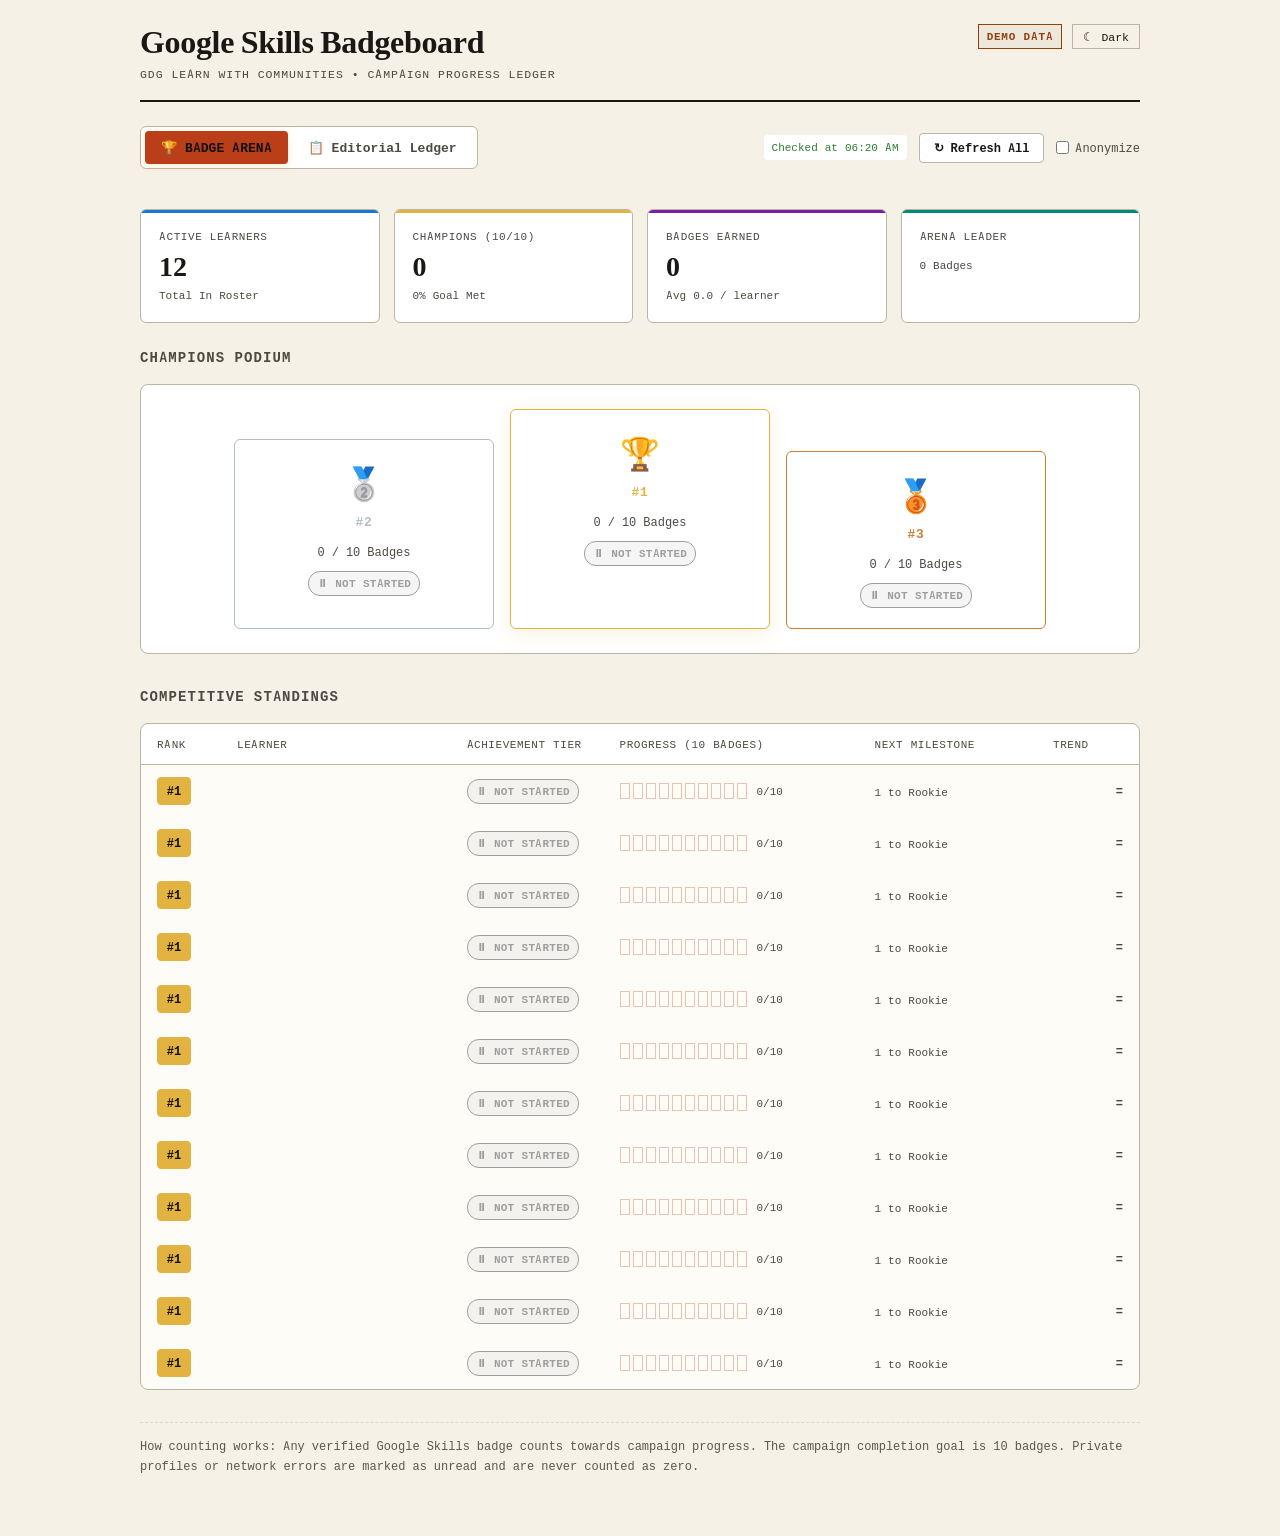
==== commit b7d9e59d: "feat(web): implement BADGE ARENA gamified leaderboard, fix CSP access code modal, and add live refre" ====
--- a/docs/index.html
+++ b/docs/index.html
@@ -59,19 +59,19 @@
           <div id="dropzone" class="dropzone" role="button" tabindex="0" aria-label="Drop CSV roster file here or press Enter to browse">
             <div class="dropzone-label">Drop CSV roster file here, or click / press Enter to browse</div>
             <div class="dropzone-hint">Requires column "Google Skills Profile URL". Single-column CSVs supported. Max 1 MB.</div>
-            <div id="fileInfo" class="file-chosen-info" style="display: none;" aria-live="polite"></div>
+            <div id="fileInfo" class="file-chosen-info hidden" aria-live="polite"></div>
           </div>
         </div>
 
         <!-- Tab 2: Paste URLs -->
         <div id="panePaste" class="tab-pane" role="tabpanel" aria-labelledby="tabPaste">
-          <label for="urlsTextarea" style="display:none">Profile URLs</label>
+          <label for="urlsTextarea" class="sr-only">Profile URLs</label>
           <textarea id="urlsTextarea" class="urls-textarea" placeholder="Paste Google Skills public profile URLs here (one per line)...&#10;https://www.skills.google/public_profiles/11111111-2222-3333-4444-555555555555"></textarea>
         </div>
 
         <!-- Tab 3: Google Sheet Link -->
         <div id="paneSheet" class="tab-pane" role="tabpanel" aria-labelledby="tabSheet">
-          <label for="sheetInput" style="display:none">Google Sheet Published CSV URL</label>
+          <label for="sheetInput" class="sr-only">Google Sheet Published CSV URL</label>
           <input type="url" id="sheetInput" class="sheet-input" placeholder="https://docs.google.com/spreadsheets/d/e/.../pub?output=csv">
           <div class="field-help">In Google Sheets: File → Share → Publish to web → Link → Select Sheet → Choose "Comma-separated values (.csv)" → Publish.</div>
         </div>
@@ -121,55 +121,86 @@
       <section id="stateMessageContainer" aria-live="assertive"></section>
 
       <!-- Results View -->
-      <section id="resultsSection" style="display:none">
-        <div id="summaryContainer" aria-live="polite"></div>
-        <div id="distContainer"></div>
-
-        <!-- Toolbar: Filters, Search, Sort, Exports -->
-        <div id="toolbarSection" class="toolbar-section">
-          <div class="filter-pills" role="radiogroup" aria-label="Status filter">
-            <button type="button" class="pill-btn active" data-filter="all" role="radio" aria-checked="true">All</button>
-            <button type="button" class="pill-btn" data-filter="complete" role="radio" aria-checked="false">Complete</button>
-            <button type="button" class="pill-btn" data-filter="in_progress" role="radio" aria-checked="false">In progress</button>
-            <button type="button" class="pill-btn" data-filter="no_badges" role="radio" aria-checked="false">No badges</button>
-            <button type="button" class="pill-btn" data-filter="unreachable" role="radio" aria-checked="false">Couldn't be checked</button>
-          </div>
-
-          <div class="toolbar-controls">
-            <label for="searchInput" style="display:none">Search</label>
-            <input type="text" id="searchInput" class="search-input" placeholder="Search name, URL, UUID..." aria-label="Search participants">
-
-            <label for="sortSelect" style="display:none">Sort by</label>
-            <select id="sortSelect" class="sort-select" aria-label="Sort participants">
-              <option value="progress-desc">Progress (High to Low)</option>
-              <option value="progress-asc">Progress (Low to High)</option>
-              <option value="name-asc">Name (A–Z)</option>
-              <option value="date-desc">Recently Active</option>
-            </select>
-
-            <div class="export-btn-group">
-              <button type="button" id="btnExportCSV" class="btn-export">Export CSV</button>
-              <button type="button" id="btnExportJSON" class="btn-export">Export JSON</button>
-              <button type="button" id="btnExportReport" class="btn-export">Report (HTML)</button>
-              <button type="button" id="btnPrint" class="btn-export">Print / PDF</button>
-            </div>
-          </div>
-        </div>
-
-        <div id="tableContainer"></div>
-        <div id="unreachableContainer"></div>
-        <div id="reportStripContainer"></div>
+      <section id="resultsSection" class="hidden">
+        <!-- Dual View Switcher & Live Refresh Bar -->
+        <div class="view-header-bar">
+          <div class="view-switcher" role="tablist" aria-label="Dashboard Views">
+            <button type="button" id="btnViewArena" class="view-btn active" role="tab" aria-selected="true" aria-controls="arenaViewContainer">
+              🏆 BADGE ARENA
+            </button>
+            <button type="button" id="btnViewLedger" class="view-btn" role="tab" aria-selected="false" aria-controls="ledgerViewContainer">
+              📋 Editorial Ledger
+            </button>
+          </div>
+
+          <div class="refresh-controls-bar">
+            <span id="lastCheckedBadge" class="last-checked-badge fresh">Checked just now</span>
+            <button type="button" id="btnRefreshAll" class="btn-refresh" title="Re-evaluate all learner profiles in roster">
+              ↻ Refresh All
+            </button>
+            <div class="privacy-toggle-box">
+              <label class="privacy-toggle-label">
+                <input type="checkbox" id="arenaPrivacyToggle">
+                <span>Anonymize</span>
+              </label>
+            </div>
+          </div>
+        </div>
+
+        <!-- 1. BADGE ARENA View (Esports Leaderboard) -->
+        <div id="arenaViewContainer" class="arena-view active"></div>
+
+        <!-- 2. Editorial Ledger View (Classic Audit Table) -->
+        <div id="ledgerViewContainer" class="ledger-view hidden">
+          <div id="summaryContainer" aria-live="polite"></div>
+          <div id="distContainer"></div>
+
+          <!-- Toolbar: Filters, Search, Sort, Exports -->
+          <div id="toolbarSection" class="toolbar-section">
+            <div class="filter-pills" role="radiogroup" aria-label="Status filter">
+              <button type="button" class="pill-btn active" data-filter="all" role="radio" aria-checked="true">All</button>
+              <button type="button" class="pill-btn" data-filter="complete" role="radio" aria-checked="false">Complete</button>
+              <button type="button" class="pill-btn" data-filter="in_progress" role="radio" aria-checked="false">In progress</button>
+              <button type="button" class="pill-btn" data-filter="no_badges" role="radio" aria-checked="false">No badges</button>
+              <button type="button" class="pill-btn" data-filter="unreachable" role="radio" aria-checked="false">Couldn't be checked</button>
+            </div>
+
+            <div class="toolbar-controls">
+              <label for="searchInput" class="sr-only">Search</label>
+              <input type="text" id="searchInput" class="search-input" placeholder="Search name, URL, UUID..." aria-label="Search participants">
+
+              <label for="sortSelect" class="sr-only">Sort by</label>
+              <select id="sortSelect" class="sort-select" aria-label="Sort participants">
+                <option value="progress-desc">Progress (High to Low)</option>
+                <option value="progress-asc">Progress (Low to High)</option>
+                <option value="name-asc">Name (A–Z)</option>
+                <option value="date-desc">Recently Active</option>
+              </select>
+
+              <div class="export-btn-group">
+                <button type="button" id="btnExportCSV" class="btn-export">Export CSV</button>
+                <button type="button" id="btnExportJSON" class="btn-export">Export JSON</button>
+                <button type="button" id="btnExportReport" class="btn-export">Report (HTML)</button>
+                <button type="button" id="btnPrint" class="btn-export">Print / PDF</button>
+              </div>
+            </div>
+          </div>
+
+          <div id="tableContainer"></div>
+          <div id="unreachableContainer"></div>
+          <div id="reportStripContainer"></div>
+        </div>
       </section>
 
       <!-- Access Code Modal Dialog (for Hosted Mode) -->
-      <div id="accessCodeModal" class="modal-backdrop" style="display:none" role="dialog" aria-modal="true" aria-labelledby="accessCodeTitle">
+      <div id="accessCodeModal" class="modal-backdrop" role="dialog" aria-modal="true" aria-labelledby="accessCodeTitle">
         <div class="modal-box">
           <h3 id="accessCodeTitle" class="modal-title">Access Code Required</h3>
           <p class="modal-text">This hosted badgeboard server requires an organizer access code to start runs.</p>
           <div class="modal-field">
             <label for="accessCodeInput" class="modal-label">Enter Access Code</label>
             <input type="password" id="accessCodeInput" class="access-code-input" autocomplete="off" placeholder="Access code...">
-            <div id="accessCodeError" class="modal-error" style="display:none"></div>
+            <div id="accessCodeError" class="modal-error hidden"></div>
           </div>
           <div class="modal-actions">
             <button type="button" id="btnSubmitAccessCode" class="btn-primary">Authenticate</button>
--- a/docs/style.css
+++ b/docs/style.css
@@ -950,6 +950,11 @@
   line-height: 1.5;
 }
 
+/* Utility class for strict CSP display control */
+.hidden {
+  display: none !important;
+}
+
 /* Modal Dialog for Access Code (Hosted Hardening) */
 .modal-backdrop {
   position: fixed;
@@ -958,12 +963,16 @@
   width: 100vw;
   height: 100vh;
   background: rgba(20, 18, 15, 0.75);
-  display: flex;
+  display: none;
   align-items: center;
   justify-content: center;
   z-index: 1000;
   padding: 16px;
   box-sizing: border-box;
+}
+
+.modal-backdrop.is-open {
+  display: flex !important;
 }
 .modal-box {
   background: var(--bg-card);
@@ -1254,6 +1263,458 @@
 }
 
 /* ==========================================================================
+   BADGE ARENA: Gamified Esports Leaderboard Styles
+   ========================================================================== */
+.view-header-bar {
+  display: flex;
+  align-items: center;
+  justify-content: space-between;
+  flex-wrap: wrap;
+  gap: 12px;
+  margin-bottom: 24px;
+  padding-bottom: 16px;
+  border-bottom: 1px solid var(--border-subtle);
+}
+
+.view-switcher {
+  display: inline-flex;
+  background: var(--bg-card);
+  border: 1px solid var(--border-strong);
+  padding: 4px;
+  border-radius: 6px;
+  gap: 4px;
+}
+
+.view-btn {
+  background: transparent;
+  color: var(--ink-secondary);
+  border: none;
+  padding: 8px 16px;
+  font-family: var(--font-mono);
+  font-size: 13px;
+  font-weight: 600;
+  cursor: pointer;
+  border-radius: 4px;
+  transition: all 0.15s ease;
+}
+
+.view-btn:hover {
+  color: var(--ink-primary);
+}
+
+.view-btn.active {
+  background: var(--accent);
+  color: #101010;
+  box-shadow: 0 2px 8px rgba(227, 179, 65, 0.25);
+}
+
+.refresh-controls-bar {
+  display: flex;
+  align-items: center;
+  flex-wrap: wrap;
+  gap: 12px;
+}
+
+.last-checked-badge {
+  font-family: var(--font-mono);
+  font-size: 11px;
+  padding: 4px 8px;
+  border-radius: 4px;
+  border: 1px solid var(--border-subtle);
+  background: var(--bg-card);
+}
+
+.last-checked-badge.fresh {
+  color: #2E7D32;
+  border-color: #2E7D32;
+}
+
+.last-checked-badge.stale {
+  color: #E65100;
+  border-color: #E65100;
+}
+
+.btn-refresh {
+  background: var(--bg-card);
+  color: var(--ink-primary);
+  border: 1px solid var(--border-strong);
+  padding: 6px 14px;
+  font-family: var(--font-mono);
+  font-size: 12px;
+  font-weight: 600;
+  cursor: pointer;
+  border-radius: 4px;
+  transition: background 0.15s;
+}
+
+.btn-refresh:hover {
+  background: var(--bg-elevated);
+}
+
+.privacy-toggle-box {
+  display: inline-flex;
+  align-items: center;
+}
+
+.privacy-toggle-label {
+  display: flex;
+  align-items: center;
+  gap: 6px;
+  font-family: var(--font-mono);
+  font-size: 12px;
+  color: var(--ink-secondary);
+  cursor: pointer;
+}
+
+/* Arena Campaign Overview Cards */
+.arena-stats-grid {
+  display: grid;
+  grid-template-columns: repeat(auto-fit, minmax(210px, 1fr));
+  gap: 14px;
+  margin-bottom: 24px;
+}
+
+.arena-stat-card {
+  background: var(--bg-card);
+  border: 1px solid var(--border-strong);
+  padding: 18px;
+  border-radius: 6px;
+  display: flex;
+  flex-direction: column;
+  gap: 6px;
+  position: relative;
+  overflow: hidden;
+}
+
+.arena-stat-card::before {
+  content: '';
+  position: absolute;
+  top: 0;
+  left: 0;
+  right: 0;
+  height: 3px;
+  background: var(--border-strong);
+}
+
+.arena-stat-card.stat-champions::before {
+  background: #E3B341;
+}
+
+.arena-stat-card.stat-total::before {
+  background: #1976D2;
+}
+
+.arena-stat-card.stat-badges::before {
+  background: #7B1FA2;
+}
+
+.arena-stat-card.stat-leader::before {
+  background: #00897B;
+}
+
+.arena-stat-label {
+  font-family: var(--font-mono);
+  font-size: 11px;
+  text-transform: uppercase;
+  color: var(--ink-secondary);
+  letter-spacing: 0.05em;
+}
+
+.arena-stat-val {
+  font-family: var(--font-serif);
+  font-size: 28px;
+  font-weight: 700;
+  color: var(--ink-primary);
+  line-height: 1.1;
+}
+
+.arena-stat-sub {
+  font-family: var(--font-mono);
+  font-size: 11px;
+  color: var(--ink-secondary);
+}
+
+/* Celebration Banner */
+.arena-celebration-banner {
+  background: linear-gradient(90deg, rgba(227, 179, 65, 0.15), rgba(227, 179, 65, 0.25), rgba(227, 179, 65, 0.15));
+  border: 1px solid #E3B341;
+  padding: 14px 20px;
+  border-radius: 6px;
+  margin-bottom: 24px;
+  text-align: center;
+  box-shadow: 0 4px 16px rgba(227, 179, 65, 0.15);
+}
+
+.celebration-title {
+  font-family: var(--font-mono);
+  font-size: 13px;
+  font-weight: 700;
+  color: #E3B341;
+  letter-spacing: 0.04em;
+}
+
+/* Champions Podium */
+.arena-podium-section {
+  margin-bottom: 32px;
+}
+
+.arena-section-title {
+  font-family: var(--font-mono);
+  font-size: 14px;
+  letter-spacing: 0.08em;
+  text-transform: uppercase;
+  color: var(--ink-secondary);
+  margin-bottom: 16px;
+  display: flex;
+  align-items: center;
+  gap: 8px;
+}
+
+.arena-podium {
+  display: flex;
+  align-items: flex-end;
+  justify-content: center;
+  gap: 16px;
+  padding: 24px 12px;
+  background: var(--bg-card);
+  border: 1px solid var(--border-strong);
+  border-radius: 8px;
+  flex-wrap: wrap;
+}
+
+.podium-stand {
+  flex: 1;
+  min-width: 180px;
+  max-width: 260px;
+  display: flex;
+  flex-direction: column;
+  align-items: center;
+  text-align: center;
+  padding: 20px 14px;
+  border-radius: 6px;
+  border: 1px solid var(--border-strong);
+  background: var(--bg-elevated);
+  transition: transform 0.2s ease;
+}
+
+.podium-stand:hover {
+  transform: translateY(-4px);
+}
+
+.podium-stand.podium-gold {
+  border-color: #E3B341;
+  box-shadow: 0 4px 20px rgba(227, 179, 65, 0.18);
+  order: 2;
+  min-height: 220px;
+}
+
+.podium-stand.podium-silver {
+  border-color: #B0BEC5;
+  order: 1;
+  min-height: 190px;
+}
+
+.podium-stand.podium-bronze {
+  border-color: #CD7F32;
+  order: 3;
+  min-height: 175px;
+}
+
+.podium-icon {
+  font-size: 32px;
+  margin-bottom: 4px;
+}
+
+.podium-place {
+  font-family: var(--font-mono);
+  font-size: 13px;
+  font-weight: 700;
+  letter-spacing: 0.05em;
+  margin-bottom: 6px;
+}
+
+.podium-gold .podium-place { color: #E3B341; }
+.podium-silver .podium-place { color: #B0BEC5; }
+.podium-bronze .podium-place { color: #CD7F32; }
+
+.podium-name {
+  font-family: var(--font-serif);
+  font-size: 17px;
+  font-weight: 600;
+  color: var(--ink-primary);
+  margin-bottom: 6px;
+  word-break: break-word;
+}
+
+.podium-badges {
+  font-family: var(--font-mono);
+  font-size: 12px;
+  color: var(--ink-secondary);
+  margin-bottom: 10px;
+}
+
+/* Achievement Tier Badges */
+.tier-pill {
+  display: inline-flex;
+  align-items: center;
+  gap: 4px;
+  font-family: var(--font-mono);
+  font-size: 11px;
+  font-weight: 600;
+  padding: 3px 8px;
+  border-radius: 12px;
+  border: 1px solid currentColor;
+  text-transform: uppercase;
+  letter-spacing: 0.02em;
+}
+
+.tier-champion { color: #E3B341; background: rgba(227, 179, 65, 0.1); }
+.tier-elite { color: #00ACC1; background: rgba(0, 172, 193, 0.1); }
+.tier-challenger { color: #FF7043; background: rgba(255, 112, 67, 0.1); }
+.tier-explorer { color: #AB47BC; background: rgba(171, 71, 188, 0.1); }
+.tier-rookie { color: #66BB6A; background: rgba(102, 187, 106, 0.1); }
+.tier-not-started { color: #9E9E9E; background: rgba(158, 158, 158, 0.1); }
+
+/* Arena Leaderboard Table */
+.arena-leaderboard-section {
+  margin-bottom: 32px;
+}
+
+.arena-table {
+  background: var(--bg-card);
+  border: 1px solid var(--border-strong);
+  border-radius: 8px;
+  overflow: hidden;
+}
+
+.arena-header-row {
+  display: grid;
+  grid-template-columns: 80px 1.8fr 1.2fr 2fr 1.4fr 70px;
+  background: var(--bg-elevated);
+  border-bottom: 1px solid var(--border-strong);
+  padding: 12px 16px;
+  font-family: var(--font-mono);
+  font-size: 11px;
+  text-transform: uppercase;
+  letter-spacing: 0.05em;
+  color: var(--ink-secondary);
+}
+
+.arena-row {
+  display: grid;
+  grid-template-columns: 80px 1.8fr 1.2fr 2fr 1.4fr 70px;
+  align-items: center;
+  padding: 12px 16px;
+  border-bottom: 1px solid var(--border-subtle);
+  transition: background 0.15s ease;
+}
+
+.arena-row:last-child {
+  border-bottom: none;
+}
+
+.arena-row:hover {
+  background: var(--bg-elevated);
+}
+
+.arena-row.rank-1 {
+  background: rgba(227, 179, 65, 0.04);
+}
+
+.arena-rank-badge {
+  display: inline-flex;
+  align-items: center;
+  justify-content: center;
+  font-family: var(--font-mono);
+  font-size: 12px;
+  font-weight: 700;
+  width: 34px;
+  height: 28px;
+  border-radius: 4px;
+  border: 1px solid var(--border-strong);
+}
+
+.arena-rank-badge.rank-1 {
+  background: #E3B341;
+  color: #101010;
+  border-color: #E3B341;
+}
+
+.arena-rank-badge.rank-2 {
+  background: #B0BEC5;
+  color: #101010;
+  border-color: #B0BEC5;
+}
+
+.arena-rank-badge.rank-3 {
+  background: #CD7F32;
+  color: #101010;
+  border-color: #CD7F32;
+}
+
+.arena-learner-name {
+  font-family: var(--font-serif);
+  font-size: 15px;
+  font-weight: 600;
+  color: var(--ink-primary);
+  word-break: break-word;
+}
+
+.arena-cell.cell-prog {
+  display: flex;
+  align-items: center;
+  gap: 10px;
+}
+
+.arena-count-label {
+  font-family: var(--font-mono);
+  font-size: 11px;
+  color: var(--ink-secondary);
+}
+
+.arena-milestone-tag {
+  font-family: var(--font-mono);
+  font-size: 11px;
+  color: var(--ink-secondary);
+}
+
+.arena-cell.cell-trend {
+  font-family: var(--font-mono);
+  font-size: 12px;
+  font-weight: 700;
+  text-align: right;
+}
+
+.cell-trend.move-up { color: #2E7D32; }
+.cell-trend.move-down { color: #C62828; }
+.cell-trend.move-neutral { color: var(--ink-secondary); }
+
+/* Responsive adjustments for Arena view */
+@media (max-width: 768px) {
+  .arena-header-row {
+    display: none;
+  }
+  .arena-row {
+    display: flex;
+    flex-direction: column;
+    align-items: flex-start;
+    gap: 8px;
+    padding: 14px;
+  }
+  .arena-cell.cell-rank {
+    width: 100%;
+    display: flex;
+    justify-content: space-between;
+  }
+  .arena-cell.cell-trend {
+    text-align: left;
+  }
+  .podium-stand.podium-gold { order: 1; }
+  .podium-stand.podium-silver { order: 2; }
+  .podium-stand.podium-bronze { order: 3; }
+}
+
+/* ==========================================================================
    Print Stylesheet
    ========================================================================== */
 @media print {
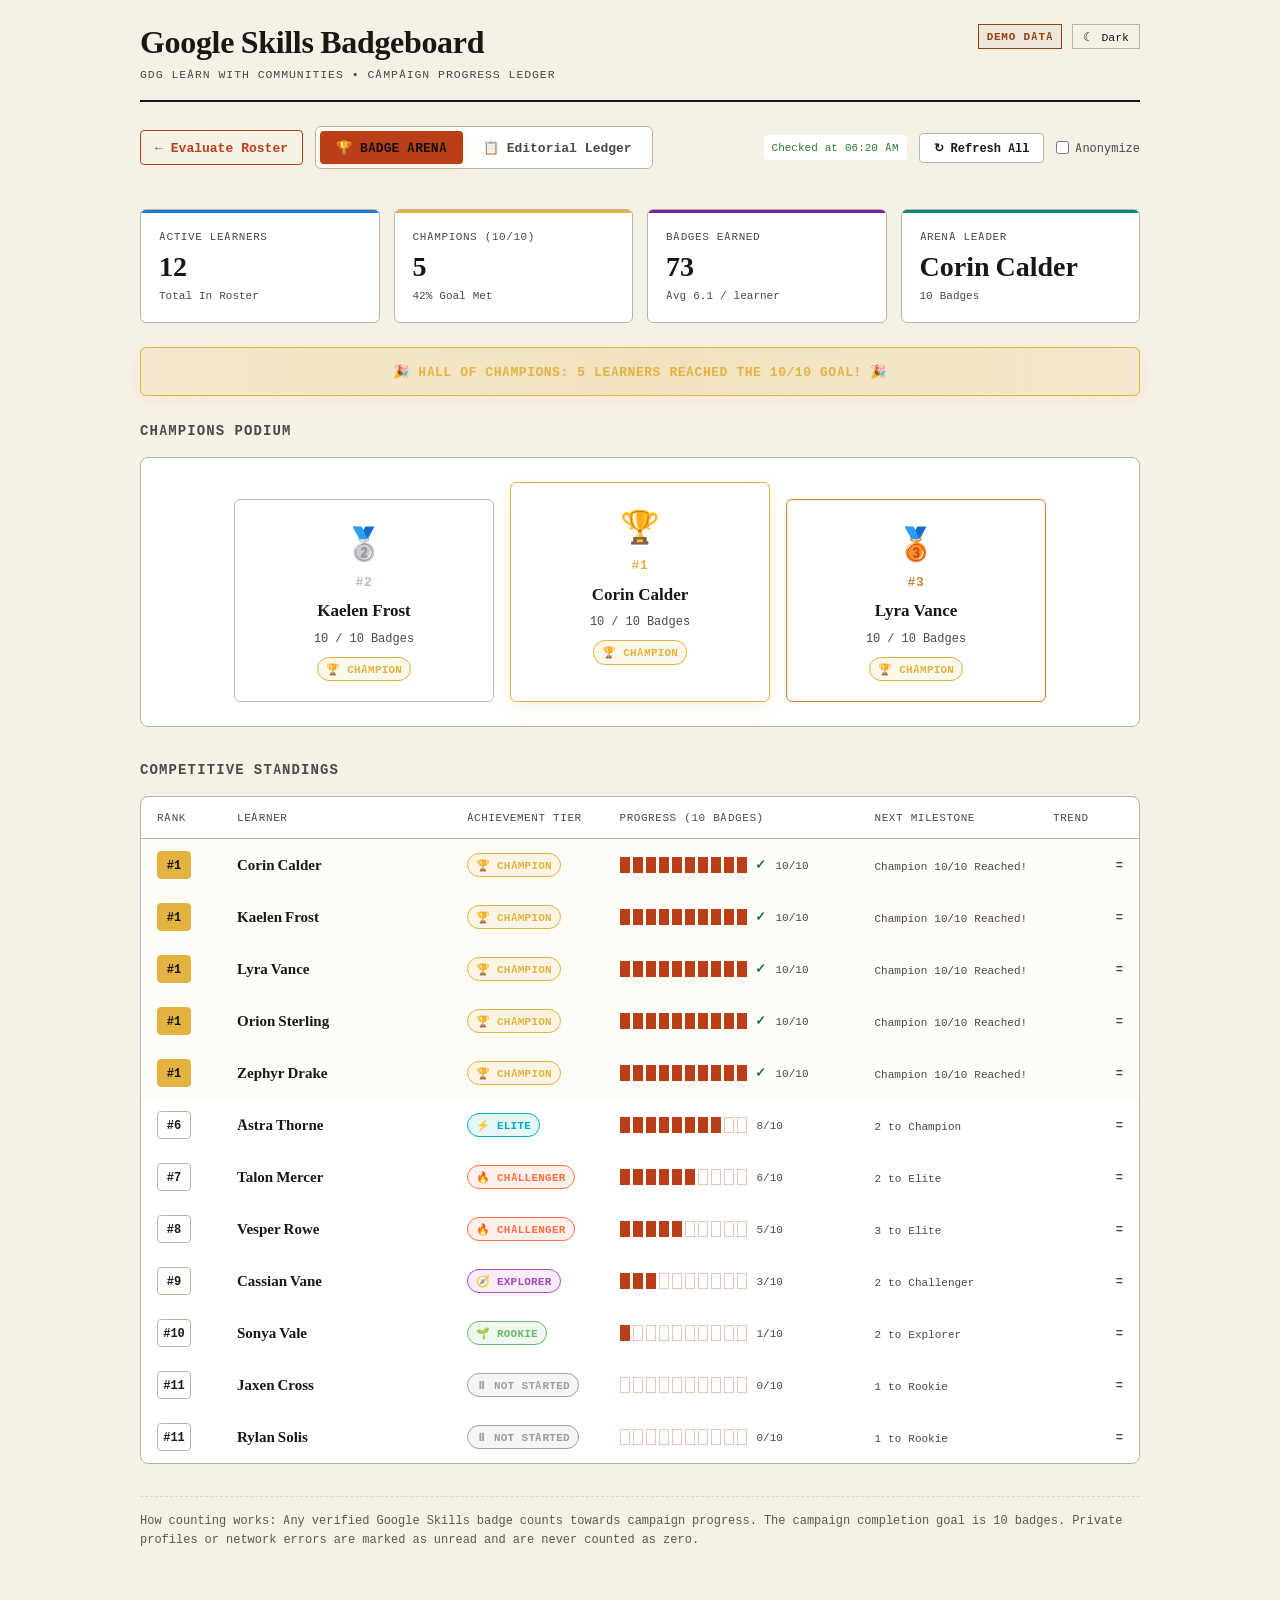
==== commit 253b4c7e: "fix(web): support snake_case demo data in BADGE ARENA and add back to roster navigation" ====
--- a/docs/index.html
+++ b/docs/index.html
@@ -32,7 +32,7 @@
     <header class="app-header">
       <div class="header-row">
         <div class="brand">
-          <h1>Google Skills Badgeboard</h1>
+          <h1 id="headerTitle" class="brand-title" role="button" tabindex="0" title="Return to roster input">Google Skills Badgeboard</h1>
           <div class="subtitle">GDG Learn With Communities • Campaign Progress Ledger</div>
         </div>
         <div class="header-controls">
@@ -124,13 +124,18 @@
       <section id="resultsSection" class="hidden">
         <!-- Dual View Switcher & Live Refresh Bar -->
         <div class="view-header-bar">
-          <div class="view-switcher" role="tablist" aria-label="Dashboard Views">
-            <button type="button" id="btnViewArena" class="view-btn active" role="tab" aria-selected="true" aria-controls="arenaViewContainer">
-              🏆 BADGE ARENA
+          <div class="view-switcher-group">
+            <button type="button" id="btnNewRun" class="btn-new-run" title="Return to roster input to start a new check">
+              ← Evaluate Roster
             </button>
-            <button type="button" id="btnViewLedger" class="view-btn" role="tab" aria-selected="false" aria-controls="ledgerViewContainer">
-              📋 Editorial Ledger
-            </button>
+            <div class="view-switcher" role="tablist" aria-label="Dashboard Views">
+              <button type="button" id="btnViewArena" class="view-btn active" role="tab" aria-selected="true" aria-controls="arenaViewContainer">
+                🏆 BADGE ARENA
+              </button>
+              <button type="button" id="btnViewLedger" class="view-btn" role="tab" aria-selected="false" aria-controls="ledgerViewContainer">
+                📋 Editorial Ledger
+              </button>
+            </div>
           </div>
 
           <div class="refresh-controls-bar">
--- a/docs/style.css
+++ b/docs/style.css
@@ -1262,6 +1262,16 @@
   }
 }
 
+.brand-title {
+  cursor: pointer;
+  user-select: none;
+  transition: opacity 0.15s ease;
+}
+
+.brand-title:hover {
+  opacity: 0.85;
+}
+
 /* ==========================================================================
    BADGE ARENA: Gamified Esports Leaderboard Styles
    ========================================================================== */
@@ -1274,6 +1284,34 @@
   margin-bottom: 24px;
   padding-bottom: 16px;
   border-bottom: 1px solid var(--border-subtle);
+}
+
+.view-switcher-group {
+  display: flex;
+  align-items: center;
+  flex-wrap: wrap;
+  gap: 12px;
+}
+
+.btn-new-run {
+  background: transparent;
+  color: var(--accent);
+  border: 1px solid var(--accent);
+  padding: 8px 14px;
+  font-family: var(--font-mono);
+  font-size: 13px;
+  font-weight: 600;
+  cursor: pointer;
+  border-radius: 4px;
+  transition: all 0.15s ease;
+  display: inline-flex;
+  align-items: center;
+  gap: 6px;
+}
+
+.btn-new-run:hover {
+  background: var(--accent);
+  color: #101010;
 }
 
 .view-switcher {
